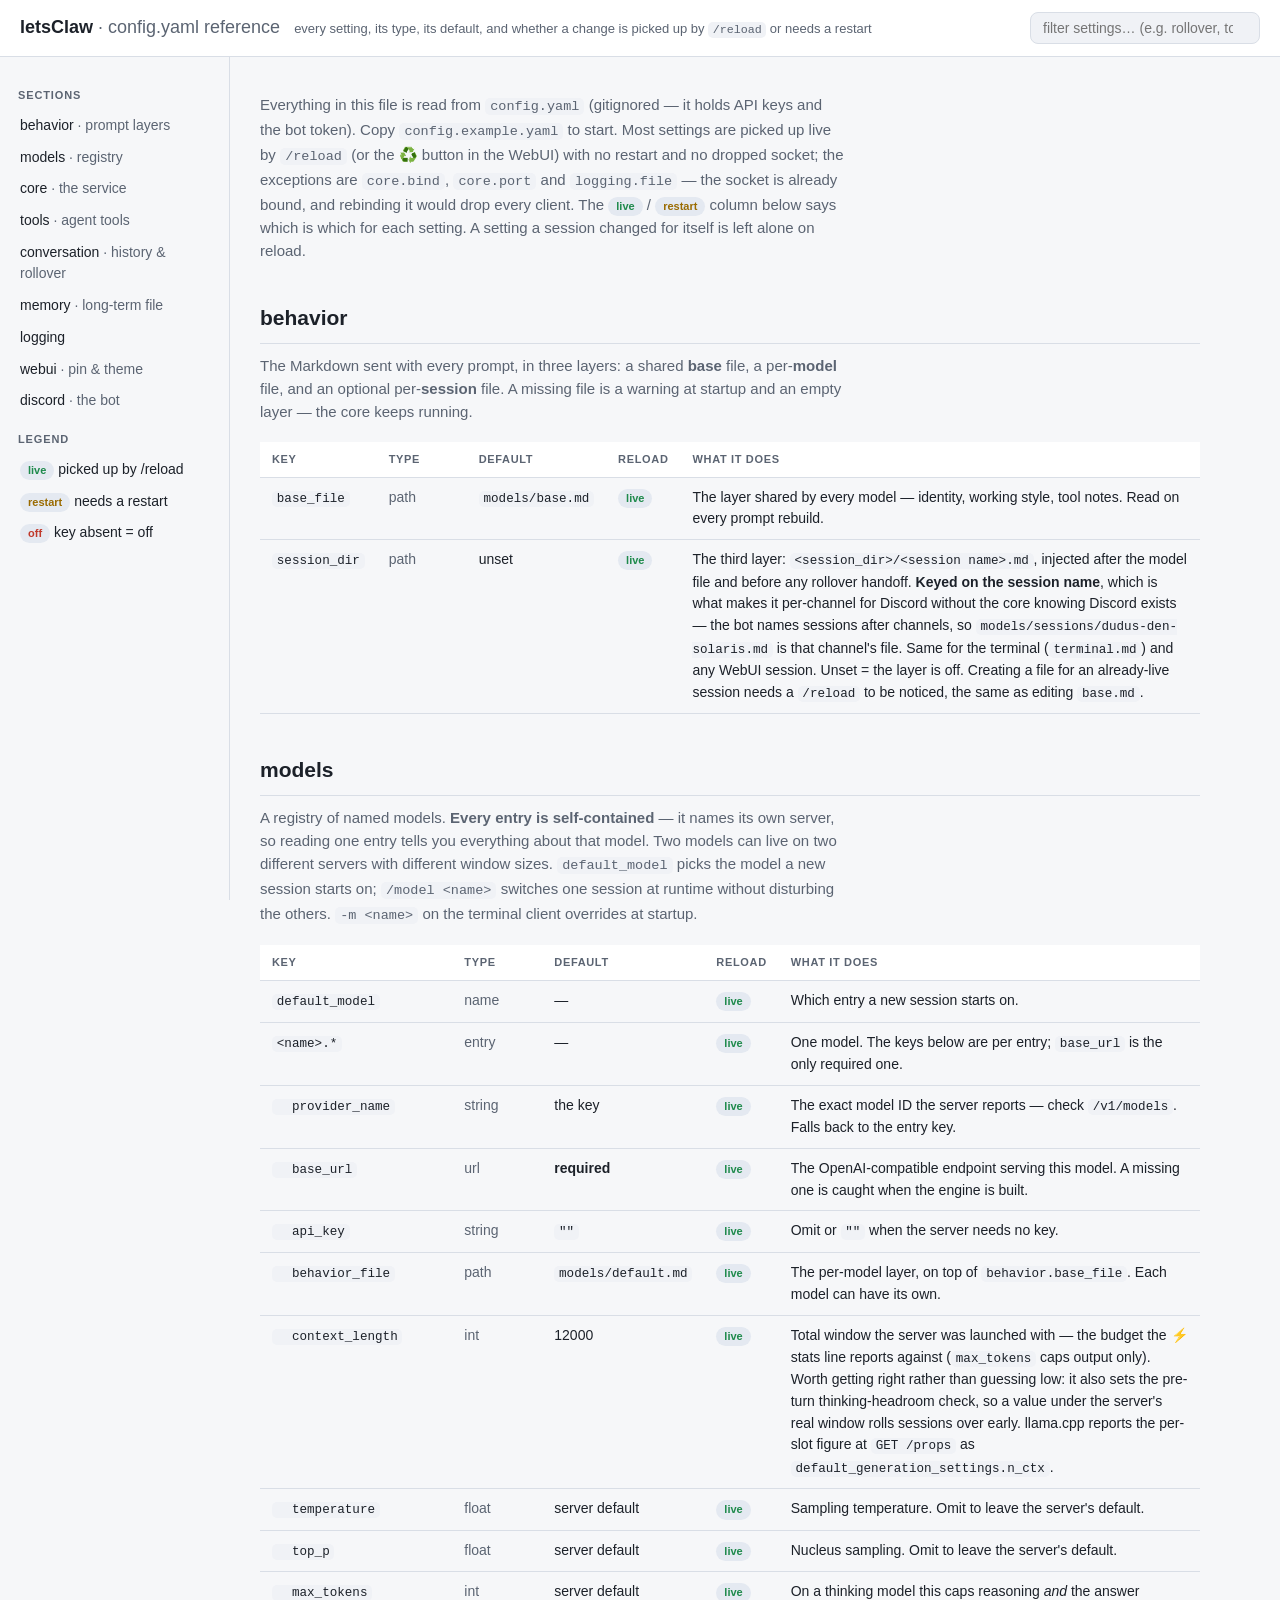
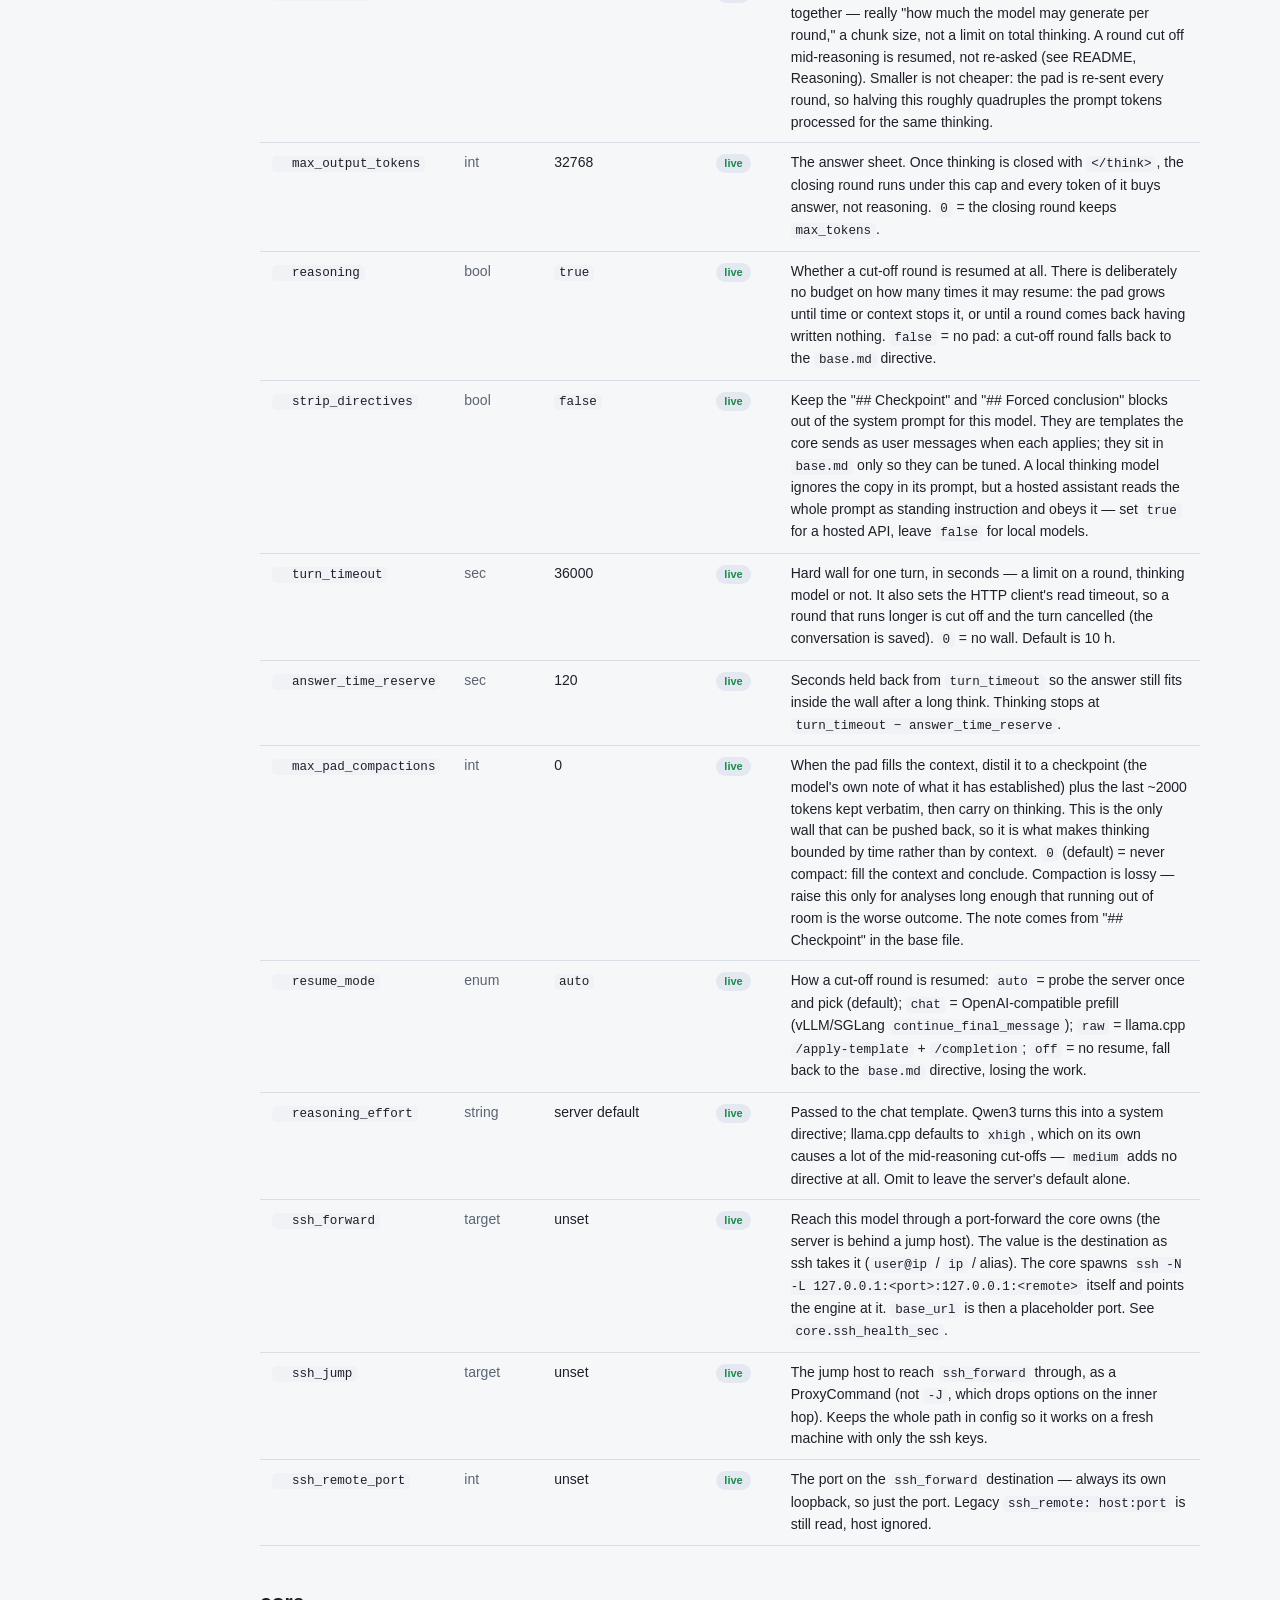
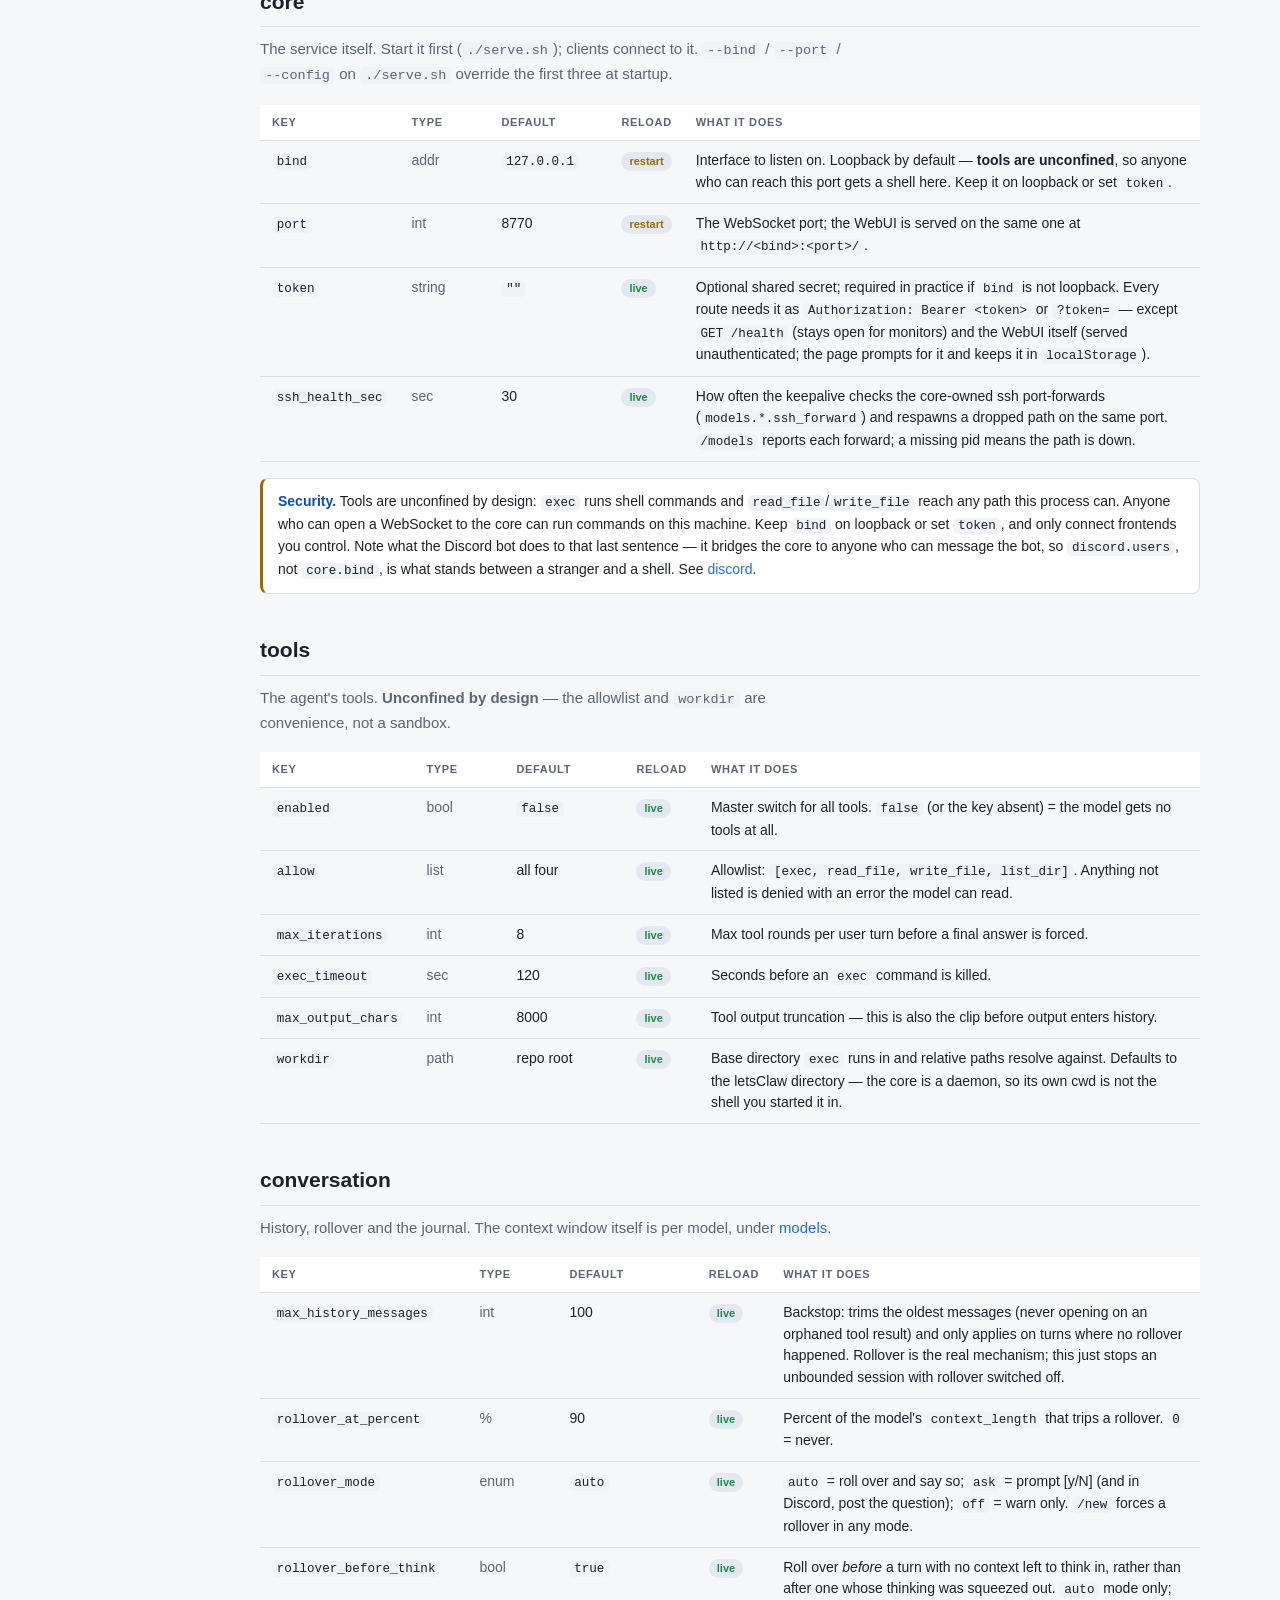
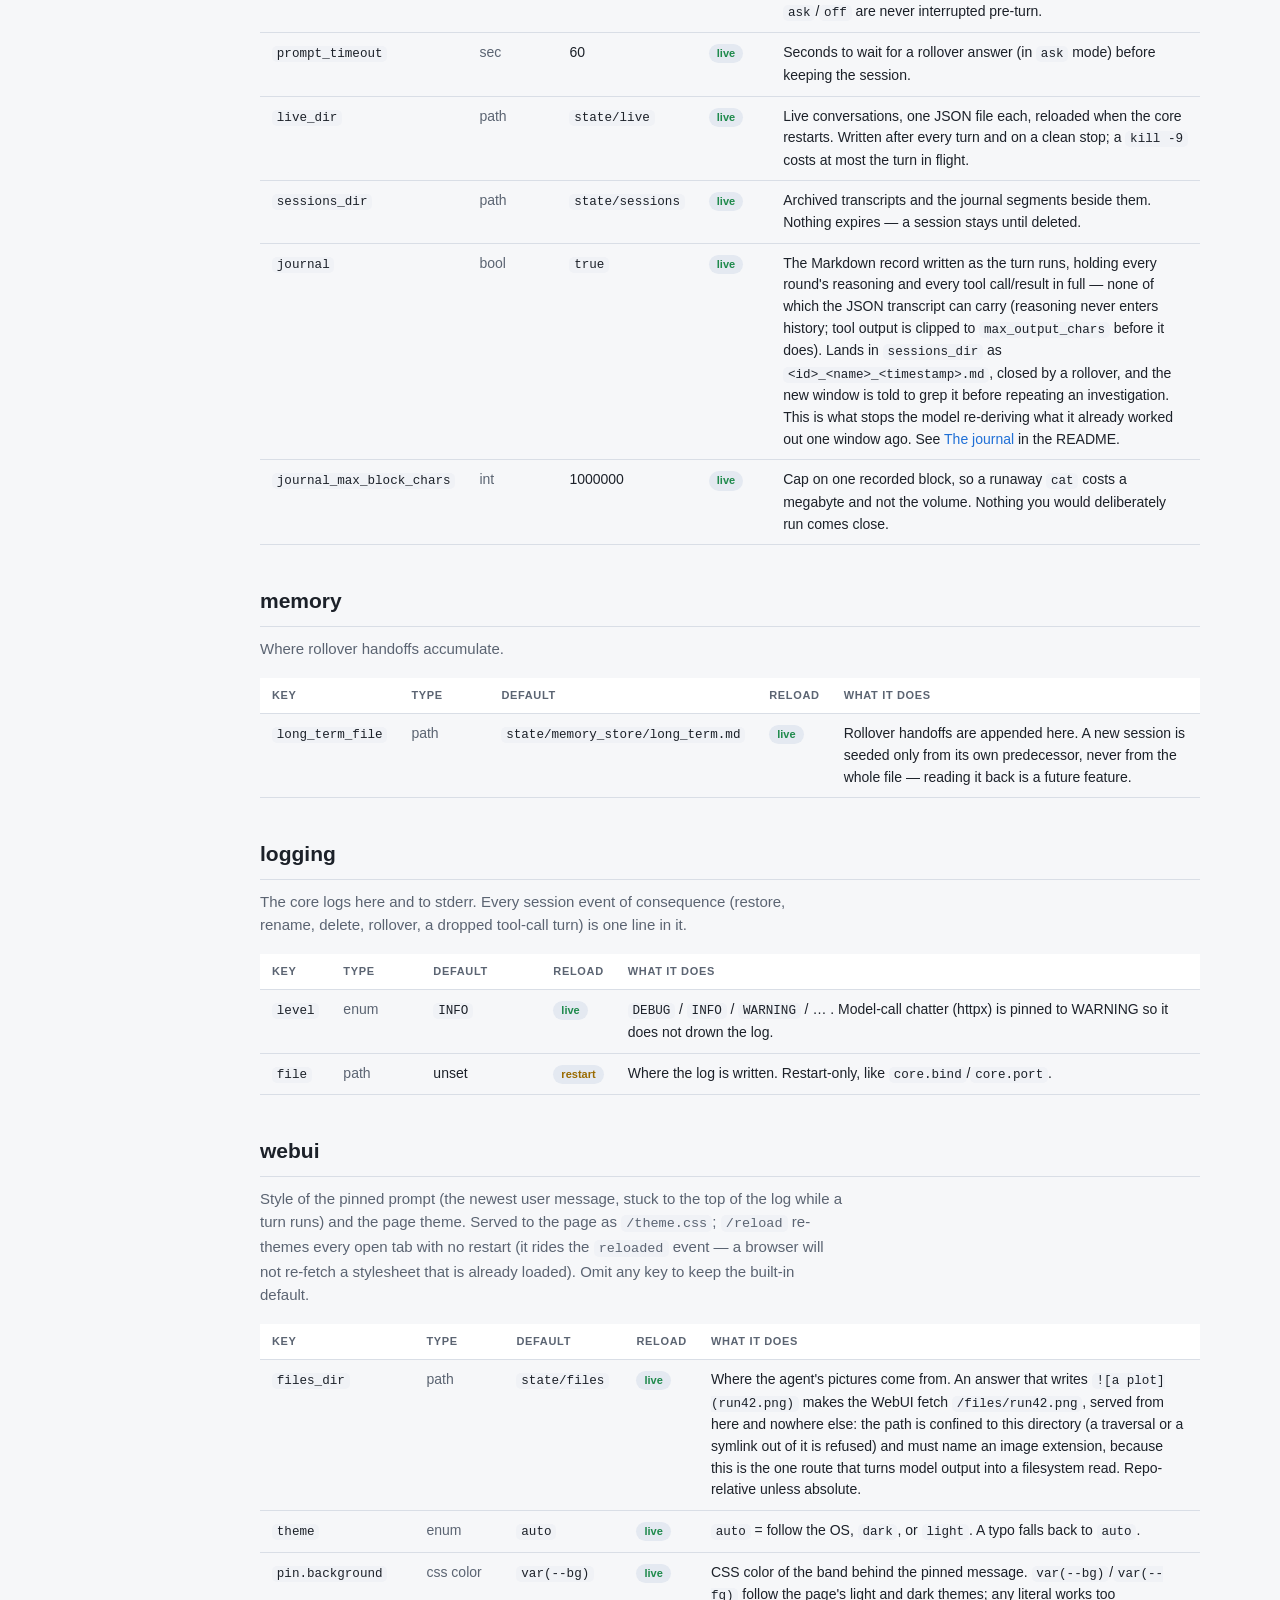
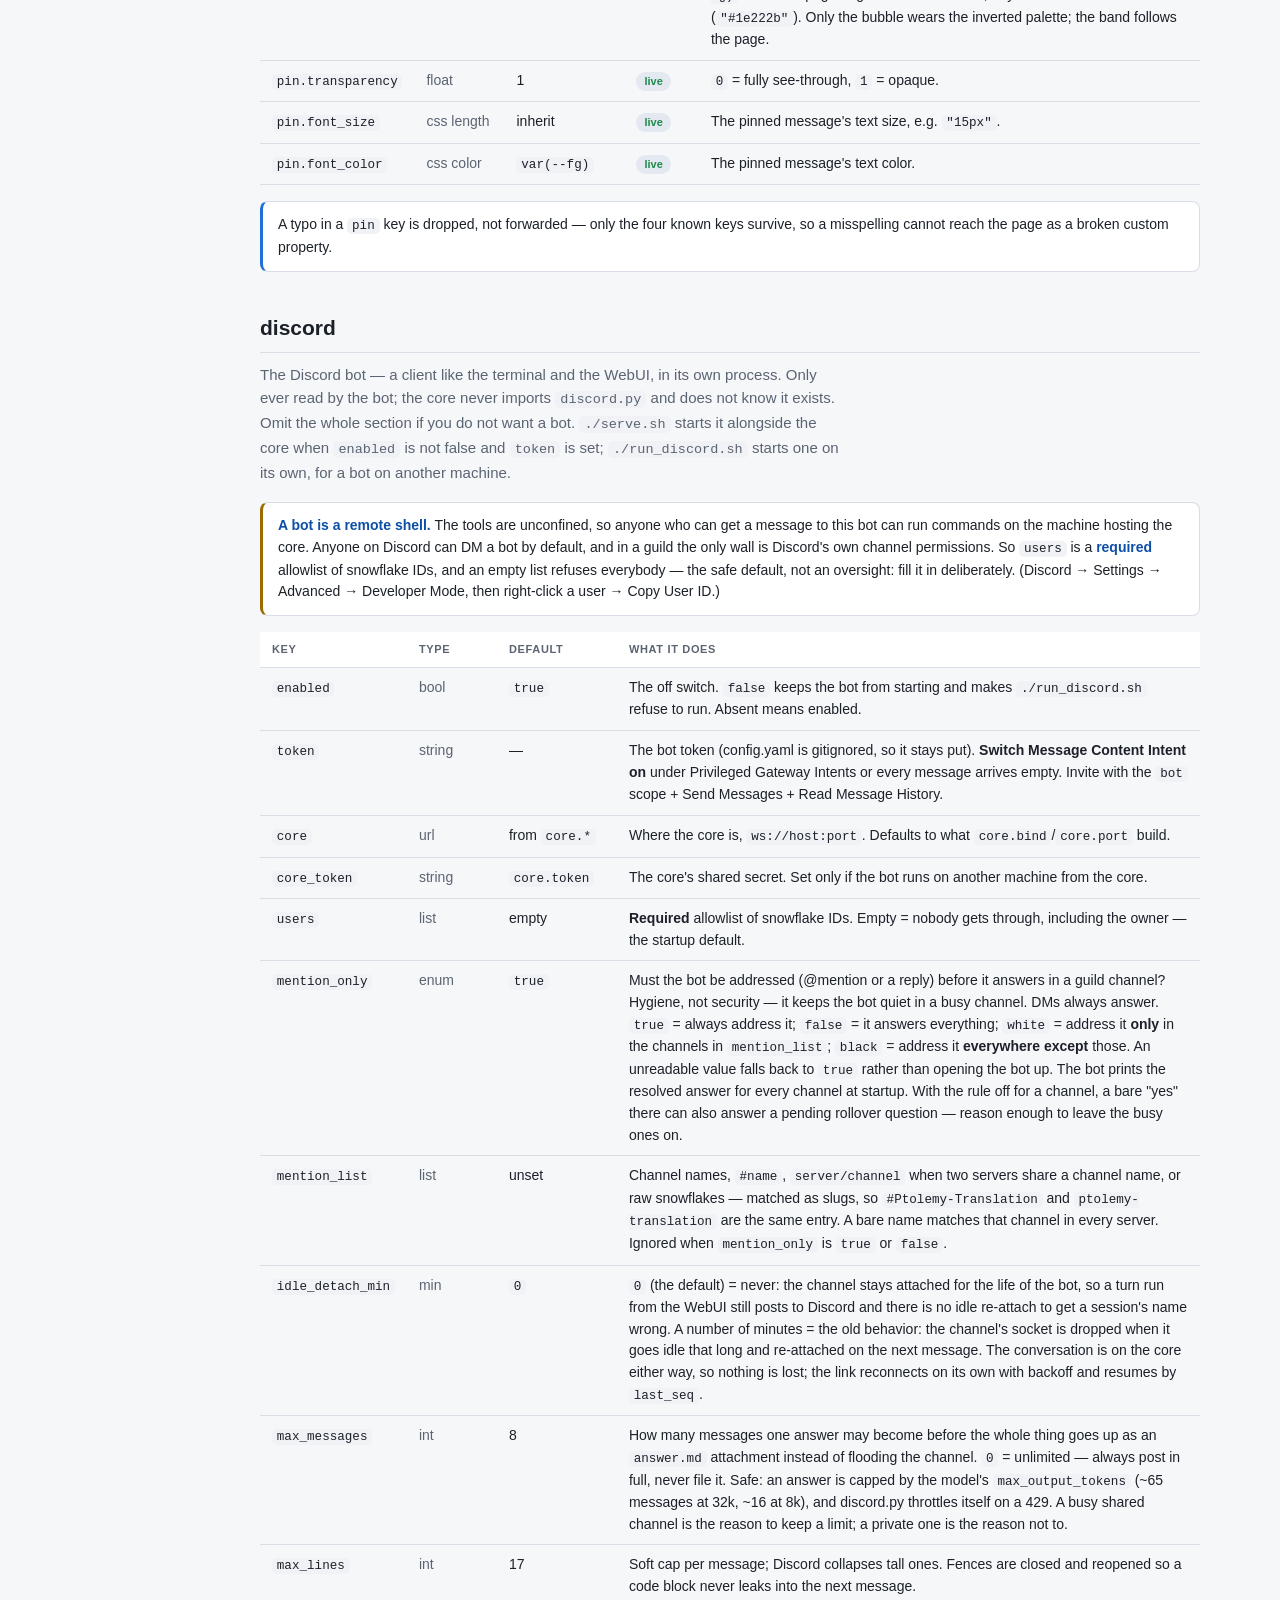
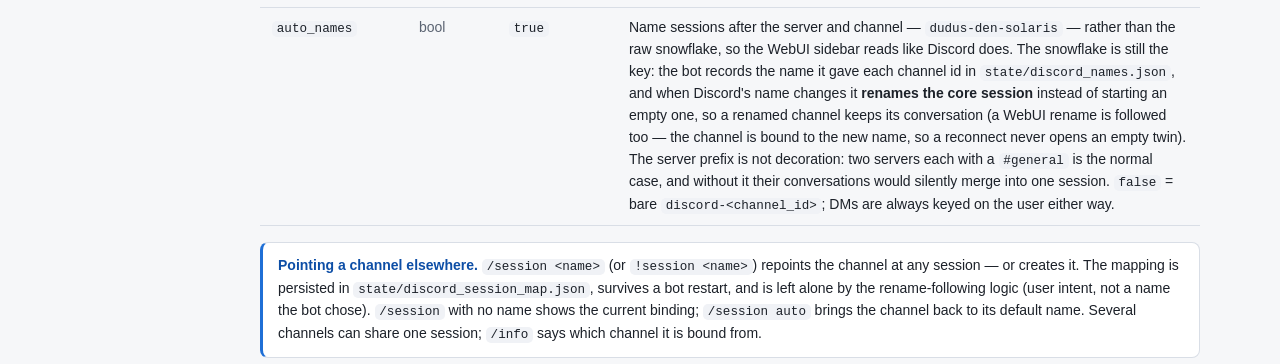
==== docs/config.html @ 30eeeb66 "docs: config.html reference, README service section, webcam+voice plan - docs/config.html: self-cont" ====
<!DOCTYPE html>
<html lang="en">
<head>
<meta charset="utf-8">
<meta name="viewport" content="width=device-width, initial-scale=1">
<title>letsClaw — config.yaml reference</title>
<style>
  :root{
    --bg:#14161c; --panel:#1b1f27; --panel2:#21262f; --fg:#e6e8ee; --muted:#9aa3b2;
    --line:#2c333f; --accent:#5aa9ff; --accent2:#8fd0ff; --code:#0e1015;
    --ok:#7fd6a0; --warn:#e6c07b; --bad:#e69090; --chip:#2a3140;
  }
  @media (prefers-color-scheme: light){
    :root{ --bg:#f6f7f9; --panel:#ffffff; --panel2:#eef1f5; --fg:#1c2129; --muted:#5b6472;
      --line:#d9dee6; --accent:#1f6fd6; --accent2:#0d4ea6; --code:#f0f2f6; --chip:#e4e9f1;
      --ok:#1f8a4c; --warn:#9a6b00; --bad:#c0392b; }
  }
  *{box-sizing:border-box}
  html{scroll-behavior:smooth}
  body{margin:0;background:var(--bg);color:var(--fg);
    font:15px/1.55 -apple-system,BlinkMacSystemFont,"Segoe UI",Roboto,Helvetica,Arial,sans-serif}
  a{color:var(--accent);text-decoration:none} a:hover{text-decoration:underline}
  code,pre{font-family:ui-monospace,SFMono-Regular,Menlo,Consolas,monospace}
  code{background:var(--code);padding:.08em .38em;border-radius:5px;font-size:.9em}
  pre{background:var(--code);border:1px solid var(--line);border-radius:8px;padding:12px 14px;overflow:auto;font-size:13px}
  pre code{background:none;padding:0}

  header{position:sticky;top:0;z-index:5;background:var(--panel);border-bottom:1px solid var(--line);
    padding:12px 20px;display:flex;align-items:baseline;gap:14px;flex-wrap:wrap}
  header h1{font-size:18px;margin:0;font-weight:650}
  header .sub{color:var(--muted);font-size:13px}
  header .spacer{flex:1}
  #filter{background:var(--code);border:1px solid var(--line);color:var(--fg);border-radius:8px;
    padding:7px 12px;font-size:14px;width:230px;max-width:60vw}

  .wrap{display:grid;grid-template-columns:230px 1fr;gap:0;align-items:start}
  nav{position:sticky;top:57px;align-self:start;height:calc(100vh - 57px);overflow:auto;
    border-right:1px solid var(--line);padding:16px 10px 40px}
  nav h2{font-size:11px;letter-spacing:.08em;text-transform:uppercase;color:var(--muted);margin:14px 8px 6px}
  nav a{display:block;padding:5px 10px;border-radius:7px;color:var(--fg);font-size:14px}
  nav a:hover{background:var(--panel2);text-decoration:none}
  nav a .k{color:var(--muted)}
  main{padding:26px 30px 80px;max-width:1000px}

  section{margin-bottom:40px;scroll-margin-top:70px}
  section>h2{font-size:21px;margin:0 0 4px;padding-bottom:8px;border-bottom:1px solid var(--line)}
  section>p.lead{color:var(--muted);margin:10px 0 18px;max-width:70ch}
  table{width:100%;border-collapse:collapse;font-size:14px}
  th,td{text-align:left;vertical-align:top;padding:9px 12px;border-bottom:1px solid var(--line)}
  th{font-size:11px;letter-spacing:.06em;text-transform:uppercase;color:var(--muted);font-weight:600;
    position:sticky;top:57px;background:var(--panel)}
  td.key code{white-space:nowrap}
  td.type{color:var(--muted);white-space:nowrap;width:90px}
  td.def{white-space:nowrap;width:120px}
  tr:hover td{background:var(--panel2)}
  .tag{display:inline-block;font-size:11px;font-weight:600;padding:1px 8px;border-radius:20px;
    background:var(--chip);color:var(--fg);white-space:nowrap}
  .tag.live{color:var(--ok)} .tag.restart{color:var(--warn)} .tag.off{color:var(--bad)}
  .note{background:var(--panel);border:1px solid var(--line);border-left:3px solid var(--accent);
    border-radius:8px;padding:12px 15px;margin:16px 0;font-size:14px}
  .note.warn{border-left-color:var(--warn)}
  .note b{color:var(--accent2)}
  .hidden{display:none!important}
  .count{color:var(--muted);font-size:13px}
  .ex{margin-top:4px}
  @media (max-width:760px){ .wrap{grid-template-columns:1fr} nav{display:none} main{padding:20px 16px 60px}
    th{position:static} }
</style>
</head>
<body>
<header>
  <h1>letsClaw <span style="color:var(--muted);font-weight:400">· config.yaml reference</span></h1>
  <span class="sub">every setting, its type, its default, and whether a change is picked up by <code>/reload</code> or needs a restart</span>
  <span class="spacer"></span>
  <input id="filter" type="search" placeholder="filter settings… (e.g. rollover, token)" autocomplete="off">
</header>
<div class="wrap">
<nav id="nav">
  <h2>Sections</h2>
  <a href="#behavior">behavior <span class="k">· prompt layers</span></a>
  <a href="#models">models <span class="k">· registry</span></a>
  <a href="#core">core <span class="k">· the service</span></a>
  <a href="#tools">tools <span class="k">· agent tools</span></a>
  <a href="#conversation">conversation <span class="k">· history &amp; rollover</span></a>
  <a href="#memory">memory <span class="k">· long-term file</span></a>
  <a href="#logging">logging</a>
  <a href="#webui">webui <span class="k">· pin &amp; theme</span></a>
  <a href="#discord">discord <span class="k">· the bot</span></a>
  <h2>Legend</h2>
  <a href="#reload"><span class="tag live">live</span> picked up by /reload</a>
  <a href="#reload"><span class="tag restart">restart</span> needs a restart</a>
  <a href="#reload"><span class="tag off">off</span> key absent = off</a>
</nav>
<main>

<section id="reload" style="margin-top:0">
  <p class="lead">Everything in this file is read from <code>config.yaml</code> (gitignored — it holds API keys and the bot token).
  Copy <code>config.example.yaml</code> to start. Most settings are picked up live by <code>/reload</code>
  (or the ♻️ button in the WebUI) with no restart and no dropped socket; the exceptions are
  <code>core.bind</code>, <code>core.port</code> and <code>logging.file</code> — the socket is already bound, and
  rebinding it would drop every client. The <span class="tag live">live</span> / <span class="tag restart">restart</span>
  column below says which is which for each setting. A setting a session changed for itself is left alone on reload.</p>
</section>

<section id="behavior">
  <h2>behavior</h2>
  <p class="lead">The Markdown sent with every prompt, in three layers: a shared <b>base</b> file, a per-<b>model</b>
  file, and an optional per-<b>session</b> file. A missing file is a warning at startup and an empty layer — the core keeps running.</p>
  <table>
    <thead><tr><th>key</th><th>type</th><th>default</th><th>reload</th><th>what it does</th></tr></thead>
    <tbody>
    <tr><td class="key"><code>base_file</code></td><td class="type">path</td><td class="def"><code>models/base.md</code></td>
      <td><span class="tag live">live</span></td>
      <td>The layer shared by every model — identity, working style, tool notes. Read on every prompt rebuild.</td></tr>
    <tr><td class="key"><code>session_dir</code></td><td class="type">path</td><td class="def">unset</td>
      <td><span class="tag live">live</span></td>
      <td>The third layer: <code>&lt;session_dir&gt;/&lt;session name&gt;.md</code>, injected after the model file and before any rollover handoff.
      <b>Keyed on the session name</b>, which is what makes it per-channel for Discord without the core knowing Discord exists — the bot
      names sessions after channels, so <code>models/sessions/dudus-den-solaris.md</code> is that channel's file. Same for the terminal
      (<code>terminal.md</code>) and any WebUI session. Unset = the layer is off. Creating a file for an already-live session needs a
      <code>/reload</code> to be noticed, the same as editing <code>base.md</code>.</td></tr>
    </tbody>
  </table>
</section>

<section id="models">
  <h2>models</h2>
  <p class="lead">A registry of named models. <b>Every entry is self-contained</b> — it names its own server, so reading one entry tells you
  everything about that model. Two models can live on two different servers with different window sizes. <code>default_model</code> picks the
  model a new session starts on; <code>/model &lt;name&gt;</code> switches one session at runtime without disturbing the others.
  <code>-m &lt;name&gt;</code> on the terminal client overrides at startup.</p>
  <table>
    <thead><tr><th>key</th><th>type</th><th>default</th><th>reload</th><th>what it does</th></tr></thead>
    <tbody>
    <tr><td class="key"><code>default_model</code></td><td class="type">name</td><td class="def">—</td>
      <td><span class="tag live">live</span></td><td>Which entry a new session starts on.</td></tr>
    <tr><td class="key"><code>&lt;name&gt;.*</code></td><td class="type">entry</td><td class="def">—</td>
      <td><span class="tag live">live</span></td><td>One model. The keys below are per entry; <code>base_url</code> is the only required one.</td></tr>
    <tr><td class="key"><code>&nbsp;&nbsp;provider_name</code></td><td class="type">string</td><td class="def">the key</td>
      <td><span class="tag live">live</span></td><td>The exact model ID the server reports — check <code>/v1/models</code>. Falls back to the entry key.</td></tr>
    <tr><td class="key"><code>&nbsp;&nbsp;base_url</code></td><td class="type">url</td><td class="def"><b>required</b></td>
      <td><span class="tag live">live</span></td><td>The OpenAI-compatible endpoint serving this model. A missing one is caught when the engine is built.</td></tr>
    <tr><td class="key"><code>&nbsp;&nbsp;api_key</code></td><td class="type">string</td><td class="def"><code>""</code></td>
      <td><span class="tag live">live</span></td><td>Omit or <code>""</code> when the server needs no key.</td></tr>
    <tr><td class="key"><code>&nbsp;&nbsp;behavior_file</code></td><td class="type">path</td><td class="def"><code>models/default.md</code></td>
      <td><span class="tag live">live</span></td><td>The per-model layer, on top of <code>behavior.base_file</code>. Each model can have its own.</td></tr>
    <tr><td class="key"><code>&nbsp;&nbsp;context_length</code></td><td class="type">int</td><td class="def">12000</td>
      <td><span class="tag live">live</span></td><td>Total window the server was launched with — the budget the ⚡ stats line reports against
      (<code>max_tokens</code> caps output only). Worth getting right rather than guessing low: it also sets the pre-turn thinking-headroom check,
      so a value under the server's real window rolls sessions over early. llama.cpp reports the per-slot figure at <code>GET /props</code> as
      <code>default_generation_settings.n_ctx</code>.</td></tr>
    <tr><td class="key"><code>&nbsp;&nbsp;temperature</code></td><td class="type">float</td><td class="def">server default</td>
      <td><span class="tag live">live</span></td><td>Sampling temperature. Omit to leave the server's default.</td></tr>
    <tr><td class="key"><code>&nbsp;&nbsp;top_p</code></td><td class="type">float</td><td class="def">server default</td>
      <td><span class="tag live">live</span></td><td>Nucleus sampling. Omit to leave the server's default.</td></tr>
    <tr><td class="key"><code>&nbsp;&nbsp;max_tokens</code></td><td class="type">int</td><td class="def">server default</td>
      <td><span class="tag live">live</span></td><td>On a thinking model this caps reasoning <i>and</i> the answer together — really "how much the model may
      generate per round," a chunk size, not a limit on total thinking. A round cut off mid-reasoning is resumed, not re-asked (see README, Reasoning).
      Smaller is not cheaper: the pad is re-sent every round, so halving this roughly quadruples the prompt tokens processed for the same thinking.</td></tr>
    <tr><td class="key"><code>&nbsp;&nbsp;max_output_tokens</code></td><td class="type">int</td><td class="def">32768</td>
      <td><span class="tag live">live</span></td><td>The answer sheet. Once thinking is closed with <code>&lt;/think&gt;</code>, the closing round runs under this cap and
      every token of it buys answer, not reasoning. <code>0</code> = the closing round keeps <code>max_tokens</code>.</td></tr>
    <tr><td class="key"><code>&nbsp;&nbsp;reasoning</code></td><td class="type">bool</td><td class="def"><code>true</code></td>
      <td><span class="tag live">live</span></td><td>Whether a cut-off round is resumed at all. There is deliberately no budget on how many times it may resume: the pad grows
      until time or context stops it, or until a round comes back having written nothing. <code>false</code> = no pad: a cut-off round falls back to the
      <code>base.md</code> directive.</td></tr>
    <tr><td class="key"><code>&nbsp;&nbsp;strip_directives</code></td><td class="type">bool</td><td class="def"><code>false</code></td>
      <td><span class="tag live">live</span></td><td>Keep the "## Checkpoint" and "## Forced conclusion" blocks out of the system prompt for this model. They are templates the
      core sends as user messages when each applies; they sit in <code>base.md</code> only so they can be tuned. A local thinking model ignores the copy in its prompt,
      but a hosted assistant reads the whole prompt as standing instruction and obeys it — set <code>true</code> for a hosted API, leave <code>false</code> for local models.</td></tr>
    <tr><td class="key"><code>&nbsp;&nbsp;turn_timeout</code></td><td class="type">sec</td><td class="def">36000</td>
      <td><span class="tag live">live</span></td><td>Hard wall for one turn, in seconds — a limit on a round, thinking model or not. It also sets the HTTP client's read timeout, so a
      round that runs longer is cut off and the turn cancelled (the conversation is saved). <code>0</code> = no wall. Default is 10 h.</td></tr>
    <tr><td class="key"><code>&nbsp;&nbsp;answer_time_reserve</code></td><td class="type">sec</td><td class="def">120</td>
      <td><span class="tag live">live</span></td><td>Seconds held back from <code>turn_timeout</code> so the answer still fits inside the wall after a long think. Thinking stops at
      <code>turn_timeout − answer_time_reserve</code>.</td></tr>
    <tr><td class="key"><code>&nbsp;&nbsp;max_pad_compactions</code></td><td class="type">int</td><td class="def">0</td>
      <td><span class="tag live">live</span></td><td>When the pad fills the context, distil it to a checkpoint (the model's own note of what it has established) plus the last ~2000 tokens
      kept verbatim, then carry on thinking. This is the only wall that can be pushed back, so it is what makes thinking bounded by time rather than by context.
      <code>0</code> (default) = never compact: fill the context and conclude. Compaction is lossy — raise this only for analyses long enough that running out of room
      is the worse outcome. The note comes from "## Checkpoint" in the base file.</td></tr>
    <tr><td class="key"><code>&nbsp;&nbsp;resume_mode</code></td><td class="type">enum</td><td class="def"><code>auto</code></td>
      <td><span class="tag live">live</span></td><td>How a cut-off round is resumed: <code>auto</code> = probe the server once and pick (default); <code>chat</code> = OpenAI-compatible prefill
      (vLLM/SGLang <code>continue_final_message</code>); <code>raw</code> = llama.cpp <code>/apply-template</code> + <code>/completion</code>; <code>off</code> = no resume, fall back to the
      <code>base.md</code> directive, losing the work.</td></tr>
    <tr><td class="key"><code>&nbsp;&nbsp;reasoning_effort</code></td><td class="type">string</td><td class="def">server default</td>
      <td><span class="tag live">live</span></td><td>Passed to the chat template. Qwen3 turns this into a system directive; llama.cpp defaults to <code>xhigh</code>, which on its own causes a lot
      of the mid-reasoning cut-offs — <code>medium</code> adds no directive at all. Omit to leave the server's default alone.</td></tr>
    <tr><td class="key"><code>&nbsp;&nbsp;ssh_forward</code></td><td class="type">target</td><td class="def">unset</td>
      <td><span class="tag live">live</span></td><td>Reach this model through a port-forward the core owns (the server is behind a jump host). The value is the destination as ssh takes it
      (<code>user@ip</code> / <code>ip</code> / alias). The core spawns <code>ssh -N -L 127.0.0.1:&lt;port&gt;:127.0.0.1:&lt;remote&gt;</code> itself and points the engine at it.
      <code>base_url</code> is then a placeholder port. See <code>core.ssh_health_sec</code>.</td></tr>
    <tr><td class="key"><code>&nbsp;&nbsp;ssh_jump</code></td><td class="type">target</td><td class="def">unset</td>
      <td><span class="tag live">live</span></td><td>The jump host to reach <code>ssh_forward</code> through, as a ProxyCommand (not <code>-J</code>, which drops options on the inner hop).
      Keeps the whole path in config so it works on a fresh machine with only the ssh keys.</td></tr>
    <tr><td class="key"><code>&nbsp;&nbsp;ssh_remote_port</code></td><td class="type">int</td><td class="def">unset</td>
      <td><span class="tag live">live</span></td><td>The port on the <code>ssh_forward</code> destination — always its own loopback, so just the port. Legacy <code>ssh_remote: host:port</code>
      is still read, host ignored.</td></tr>
    </tbody>
  </table>
</section>

<section id="core">
  <h2>core</h2>
  <p class="lead">The service itself. Start it first (<code>./serve.sh</code>); clients connect to it. <code>--bind</code> / <code>--port</code> /
  <code>--config</code> on <code>./serve.sh</code> override the first three at startup.</p>
  <table>
    <thead><tr><th>key</th><th>type</th><th>default</th><th>reload</th><th>what it does</th></tr></thead>
    <tbody>
    <tr><td class="key"><code>bind</code></td><td class="type">addr</td><td class="def"><code>127.0.0.1</code></td>
      <td><span class="tag restart">restart</span></td><td>Interface to listen on. Loopback by default — <b>tools are unconfined</b>, so anyone who can reach this port gets a shell
      here. Keep it on loopback or set <code>token</code>.</td></tr>
    <tr><td class="key"><code>port</code></td><td class="type">int</td><td class="def">8770</td>
      <td><span class="tag restart">restart</span></td><td>The WebSocket port; the WebUI is served on the same one at <code>http://&lt;bind&gt;:&lt;port&gt;/</code>.</td></tr>
    <tr><td class="key"><code>token</code></td><td class="type">string</td><td class="def"><code>""</code></td>
      <td><span class="tag live">live</span></td><td>Optional shared secret; required in practice if <code>bind</code> is not loopback. Every route needs it as
      <code>Authorization: Bearer &lt;token&gt;</code> or <code>?token=</code> — except <code>GET /health</code> (stays open for monitors) and the WebUI itself
      (served unauthenticated; the page prompts for it and keeps it in <code>localStorage</code>).</td></tr>
    <tr><td class="key"><code>ssh_health_sec</code></td><td class="type">sec</td><td class="def">30</td>
      <td><span class="tag live">live</span></td><td>How often the keepalive checks the core-owned ssh port-forwards (<code>models.*.ssh_forward</code>) and respawns a
      dropped path on the same port. <code>/models</code> reports each forward; a missing pid means the path is down.</td></tr>
    </tbody>
  </table>
  <div class="note warn"><b>Security.</b> Tools are unconfined by design: <code>exec</code> runs shell commands and <code>read_file</code>/<code>write_file</code> reach any path
  this process can. Anyone who can open a WebSocket to the core can run commands on this machine. Keep <code>bind</code> on loopback or set <code>token</code>, and only
  connect frontends you control. Note what the Discord bot does to that last sentence — it bridges the core to anyone who can message the bot, so
  <code>discord.users</code>, not <code>core.bind</code>, is what stands between a stranger and a shell. See <a href="#discord">discord</a>.</div>
</section>

<section id="tools">
  <h2>tools</h2>
  <p class="lead">The agent's tools. <b>Unconfined by design</b> — the allowlist and <code>workdir</code> are convenience, not a sandbox.</p>
  <table>
    <thead><tr><th>key</th><th>type</th><th>default</th><th>reload</th><th>what it does</th></tr></thead>
    <tbody>
    <tr><td class="key"><code>enabled</code></td><td class="type">bool</td><td class="def"><code>false</code></td>
      <td><span class="tag live">live</span></td><td>Master switch for all tools. <code>false</code> (or the key absent) = the model gets no tools at all.</td></tr>
    <tr><td class="key"><code>allow</code></td><td class="type">list</td><td class="def">all four</td>
      <td><span class="tag live">live</span></td><td>Allowlist: <code>[exec, read_file, write_file, list_dir]</code>. Anything not listed is denied with an error the model can read.</td></tr>
    <tr><td class="key"><code>max_iterations</code></td><td class="type">int</td><td class="def">8</td>
      <td><span class="tag live">live</span></td><td>Max tool rounds per user turn before a final answer is forced.</td></tr>
    <tr><td class="key"><code>exec_timeout</code></td><td class="type">sec</td><td class="def">120</td>
      <td><span class="tag live">live</span></td><td>Seconds before an <code>exec</code> command is killed.</td></tr>
    <tr><td class="key"><code>max_output_chars</code></td><td class="type">int</td><td class="def">8000</td>
      <td><span class="tag live">live</span></td><td>Tool output truncation — this is also the clip before output enters history.</td></tr>
    <tr><td class="key"><code>workdir</code></td><td class="type">path</td><td class="def">repo root</td>
      <td><span class="tag live">live</span></td><td>Base directory <code>exec</code> runs in and relative paths resolve against. Defaults to the letsClaw directory — the core is a
      daemon, so its own cwd is not the shell you started it in.</td></tr>
    </tbody>
  </table>
</section>

<section id="conversation">
  <h2>conversation</h2>
  <p class="lead">History, rollover and the journal. The context window itself is per model, under <a href="#models">models</a>.</p>
  <table>
    <thead><tr><th>key</th><th>type</th><th>default</th><th>reload</th><th>what it does</th></tr></thead>
    <tbody>
    <tr><td class="key"><code>max_history_messages</code></td><td class="type">int</td><td class="def">100</td>
      <td><span class="tag live">live</span></td><td>Backstop: trims the oldest messages (never opening on an orphaned tool result) and only applies on turns where no rollover
      happened. Rollover is the real mechanism; this just stops an unbounded session with rollover switched off.</td></tr>
    <tr><td class="key"><code>rollover_at_percent</code></td><td class="type">%</td><td class="def">90</td>
      <td><span class="tag live">live</span></td><td>Percent of the model's <code>context_length</code> that trips a rollover. <code>0</code> = never.</td></tr>
    <tr><td class="key"><code>rollover_mode</code></td><td class="type">enum</td><td class="def"><code>auto</code></td>
      <td><span class="tag live">live</span></td><td><code>auto</code> = roll over and say so; <code>ask</code> = prompt [y/N] (and in Discord, post the question); <code>off</code> = warn only.
      <code>/new</code> forces a rollover in any mode.</td></tr>
    <tr><td class="key"><code>rollover_before_think</code></td><td class="type">bool</td><td class="def"><code>true</code></td>
      <td><span class="tag live">live</span></td><td>Roll over <i>before</i> a turn with no context left to think in, rather than after one whose thinking was squeezed out.
      <code>auto</code> mode only; <code>ask</code>/<code>off</code> are never interrupted pre-turn.</td></tr>
    <tr><td class="key"><code>prompt_timeout</code></td><td class="type">sec</td><td class="def">60</td>
      <td><span class="tag live">live</span></td><td>Seconds to wait for a rollover answer (in <code>ask</code> mode) before keeping the session.</td></tr>
    <tr><td class="key"><code>live_dir</code></td><td class="type">path</td><td class="def"><code>state/live</code></td>
      <td><span class="tag live">live</span></td><td>Live conversations, one JSON file each, reloaded when the core restarts. Written after every turn and on a clean stop; a
      <code>kill -9</code> costs at most the turn in flight.</td></tr>
    <tr><td class="key"><code>sessions_dir</code></td><td class="type">path</td><td class="def"><code>state/sessions</code></td>
      <td><span class="tag live">live</span></td><td>Archived transcripts and the journal segments beside them. Nothing expires — a session stays until deleted.</td></tr>
    <tr><td class="key"><code>journal</code></td><td class="type">bool</td><td class="def"><code>true</code></td>
      <td><span class="tag live">live</span></td><td>The Markdown record written as the turn runs, holding every round's reasoning and every tool call/result in full — none of which
      the JSON transcript can carry (reasoning never enters history; tool output is clipped to <code>max_output_chars</code> before it does). Lands in <code>sessions_dir</code> as
      <code>&lt;id&gt;_&lt;name&gt;_&lt;timestamp&gt;.md</code>, closed by a rollover, and the new window is told to grep it before repeating an investigation. This is what stops the model
      re-deriving what it already worked out one window ago. See <a href="../README.md#the-journal">The journal</a> in the README.</td></tr>
    <tr><td class="key"><code>journal_max_block_chars</code></td><td class="type">int</td><td class="def">1000000</td>
      <td><span class="tag live">live</span></td><td>Cap on one recorded block, so a runaway <code>cat</code> costs a megabyte and not the volume. Nothing you would deliberately run comes close.</td></tr>
    </tbody>
  </table>
</section>

<section id="memory">
  <h2>memory</h2>
  <p class="lead">Where rollover handoffs accumulate.</p>
  <table>
    <thead><tr><th>key</th><th>type</th><th>default</th><th>reload</th><th>what it does</th></tr></thead>
    <tbody>
    <tr><td class="key"><code>long_term_file</code></td><td class="type">path</td><td class="def"><code>state/memory_store/long_term.md</code></td>
      <td><span class="tag live">live</span></td><td>Rollover handoffs are appended here. A new session is seeded only from its own predecessor, never from the whole file — reading it
      back is a future feature.</td></tr>
    </tbody>
  </table>
</section>

<section id="logging">
  <h2>logging</h2>
  <p class="lead">The core logs here and to stderr. Every session event of consequence (restore, rename, delete, rollover, a dropped tool-call turn) is one line in it.</p>
  <table>
    <thead><tr><th>key</th><th>type</th><th>default</th><th>reload</th><th>what it does</th></tr></thead>
    <tbody>
    <tr><td class="key"><code>level</code></td><td class="type">enum</td><td class="def"><code>INFO</code></td>
      <td><span class="tag live">live</span></td><td><code>DEBUG</code> / <code>INFO</code> / <code>WARNING</code> / … . Model-call chatter (httpx) is pinned to WARNING so it does not drown the log.</td></tr>
    <tr><td class="key"><code>file</code></td><td class="type">path</td><td class="def">unset</td>
      <td><span class="tag restart">restart</span></td><td>Where the log is written. Restart-only, like <code>core.bind</code>/<code>core.port</code>.</td></tr>
    </tbody>
  </table>
</section>

<section id="webui">
  <h2>webui</h2>
  <p class="lead">Style of the pinned prompt (the newest user message, stuck to the top of the log while a turn runs) and the page theme. Served to the page as
  <code>/theme.css</code>; <code>/reload</code> re-themes every open tab with no restart (it rides the <code>reloaded</code> event — a browser will not re-fetch a stylesheet that is
  already loaded). Omit any key to keep the built-in default.</p>
  <table>
    <thead><tr><th>key</th><th>type</th><th>default</th><th>reload</th><th>what it does</th></tr></thead>
    <tbody>
    <tr><td class="key"><code>files_dir</code></td><td class="type">path</td><td class="def"><code>state/files</code></td>
      <td><span class="tag live">live</span></td><td>Where the agent's pictures come from. An answer that writes <code>![a plot](run42.png)</code> makes the WebUI fetch
      <code>/files/run42.png</code>, served from here and nowhere else: the path is confined to this directory (a traversal or a symlink out of it is refused) and must name an
      image extension, because this is the one route that turns model output into a filesystem read. Repo-relative unless absolute.</td></tr>
    <tr><td class="key"><code>theme</code></td><td class="type">enum</td><td class="def"><code>auto</code></td>
      <td><span class="tag live">live</span></td><td><code>auto</code> = follow the OS, <code>dark</code>, or <code>light</code>. A typo falls back to <code>auto</code>.</td></tr>
    <tr><td class="key"><code>pin.background</code></td><td class="type">css color</td><td class="def"><code>var(--bg)</code></td>
      <td><span class="tag live">live</span></td><td>CSS color of the band behind the pinned message. <code>var(--bg)</code>/<code>var(--fg)</code> follow the page's light and dark themes;
      any literal works too (<code>"#1e222b"</code>). Only the bubble wears the inverted palette; the band follows the page.</td></tr>
    <tr><td class="key"><code>pin.transparency</code></td><td class="type">float</td><td class="def">1</td>
      <td><span class="tag live">live</span></td><td><code>0</code> = fully see-through, <code>1</code> = opaque.</td></tr>
    <tr><td class="key"><code>pin.font_size</code></td><td class="type">css length</td><td class="def">inherit</td>
      <td><span class="tag live">live</span></td><td>The pinned message's text size, e.g. <code>"15px"</code>.</td></tr>
    <tr><td class="key"><code>pin.font_color</code></td><td class="type">css color</td><td class="def"><code>var(--fg)</code></td>
      <td><span class="tag live">live</span></td><td>The pinned message's text color.</td></tr>
    </tbody>
  </table>
  <div class="note">A typo in a <code>pin</code> key is dropped, not forwarded — only the four known keys survive, so a misspelling cannot reach the page as a broken custom property.</div>
</section>

<section id="discord">
  <h2>discord</h2>
  <p class="lead">The Discord bot — a client like the terminal and the WebUI, in its own process. Only ever read by the bot; the core never imports
  <code>discord.py</code> and does not know it exists. Omit the whole section if you do not want a bot. <code>./serve.sh</code> starts it alongside the core when
  <code>enabled</code> is not false and <code>token</code> is set; <code>./run_discord.sh</code> starts one on its own, for a bot on another machine.</p>
  <div class="note warn"><b>A bot is a remote shell.</b> The tools are unconfined, so anyone who can get a message to this bot can run commands on the machine hosting the
  core. Anyone on Discord can DM a bot by default, and in a guild the only wall is Discord's own channel permissions. So <code>users</code> is a <b>required</b> allowlist of
  snowflake IDs, and an empty list refuses everybody — the safe default, not an oversight: fill it in deliberately. (Discord → Settings → Advanced → Developer Mode, then
  right-click a user → Copy User ID.)</div>
  <table>
    <thead><tr><th>key</th><th>type</th><th>default</th><th>what it does</th></tr></thead>
    <tbody>
    <tr><td class="key"><code>enabled</code></td><td class="type">bool</td><td class="def"><code>true</code></td>
      <td>The off switch. <code>false</code> keeps the bot from starting and makes <code>./run_discord.sh</code> refuse to run. Absent means enabled.</td></tr>
    <tr><td class="key"><code>token</code></td><td class="type">string</td><td class="def">—</td>
      <td>The bot token (config.yaml is gitignored, so it stays put). <b>Switch Message Content Intent on</b> under Privileged Gateway Intents or every message arrives empty.
      Invite with the <code>bot</code> scope + Send Messages + Read Message History.</td></tr>
    <tr><td class="key"><code>core</code></td><td class="type">url</td><td class="def">from <code>core.*</code></td>
      <td>Where the core is, <code>ws://host:port</code>. Defaults to what <code>core.bind</code>/<code>core.port</code> build.</td></tr>
    <tr><td class="key"><code>core_token</code></td><td class="type">string</td><td class="def"><code>core.token</code></td>
      <td>The core's shared secret. Set only if the bot runs on another machine from the core.</td></tr>
    <tr><td class="key"><code>users</code></td><td class="type">list</td><td class="def">empty</td>
      <td><b>Required</b> allowlist of snowflake IDs. Empty = nobody gets through, including the owner — the startup default.</td></tr>
    <tr><td class="key"><code>mention_only</code></td><td class="type">enum</td><td class="def"><code>true</code></td>
      <td>Must the bot be addressed (@mention or a reply) before it answers in a guild channel? Hygiene, not security — it keeps the bot quiet in a busy channel. DMs always
      answer. <code>true</code> = always address it; <code>false</code> = it answers everything; <code>white</code> = address it <b>only</b> in the channels in <code>mention_list</code>;
      <code>black</code> = address it <b>everywhere except</b> those. An unreadable value falls back to <code>true</code> rather than opening the bot up. The bot prints the resolved
      answer for every channel at startup. With the rule off for a channel, a bare "yes" there can also answer a pending rollover question — reason enough to leave the busy ones on.</td></tr>
    <tr><td class="key"><code>mention_list</code></td><td class="type">list</td><td class="def">unset</td>
      <td>Channel names, <code>#name</code>, <code>server/channel</code> when two servers share a channel name, or raw snowflakes — matched as slugs, so <code>#Ptolemy-Translation</code>
      and <code>ptolemy-translation</code> are the same entry. A bare name matches that channel in every server. Ignored when <code>mention_only</code> is <code>true</code> or <code>false</code>.</td></tr>
    <tr><td class="key"><code>idle_detach_min</code></td><td class="type">min</td><td class="def"><code>0</code></td>
      <td><code>0</code> (the default) = never: the channel stays attached for the life of the bot, so a turn run from the WebUI still posts to Discord and there is no idle
      re-attach to get a session's name wrong. A number of minutes = the old behavior: the channel's socket is dropped when it goes idle that long and re-attached on the
      next message. The conversation is on the core either way, so nothing is lost; the link reconnects on its own with backoff and resumes by <code>last_seq</code>.</td></tr>
    <tr><td class="key"><code>max_messages</code></td><td class="type">int</td><td class="def">8</td>
      <td>How many messages one answer may become before the whole thing goes up as an <code>answer.md</code> attachment instead of flooding the channel. <code>0</code> = unlimited —
      always post in full, never file it. Safe: an answer is capped by the model's <code>max_output_tokens</code> (~65 messages at 32k, ~16 at 8k), and discord.py throttles itself
      on a 429. A busy shared channel is the reason to keep a limit; a private one is the reason not to.</td></tr>
    <tr><td class="key"><code>max_lines</code></td><td class="type">int</td><td class="def">17</td>
      <td>Soft cap per message; Discord collapses tall ones. Fences are closed and reopened so a code block never leaks into the next message.</td></tr>
    <tr><td class="key"><code>auto_names</code></td><td class="type">bool</td><td class="def"><code>true</code></td>
      <td>Name sessions after the server and channel — <code>dudus-den-solaris</code> — rather than the raw snowflake, so the WebUI sidebar reads like Discord does. The snowflake
      is still the key: the bot records the name it gave each channel id in <code>state/discord_names.json</code>, and when Discord's name changes it <b>renames the core
      session</b> instead of starting an empty one, so a renamed channel keeps its conversation (a WebUI rename is followed too — the channel is bound to the new name, so a
      reconnect never opens an empty twin). The server prefix is not decoration: two servers each with a <code>#general</code> is the normal case, and without it their
      conversations would silently merge into one session. <code>false</code> = bare <code>discord-&lt;channel_id&gt;</code>; DMs are always keyed on the user either way.</td></tr>
    </tbody>
  </table>
  <div class="note"><b>Pointing a channel elsewhere.</b> <code>/session &lt;name&gt;</code> (or <code>!session &lt;name&gt;</code>) repoints the channel at any session — or creates it.
  The mapping is persisted in <code>state/discord_session_map.json</code>, survives a bot restart, and is left alone by the rename-following logic (user intent, not a name the bot
  chose). <code>/session</code> with no name shows the current binding; <code>/session auto</code> brings the channel back to its default name. Several channels can share one
  session; <code>/info</code> says which channel it is bound from.</div>
</section>

</main>
</div>
<script>
// Filter the tables: a row shows when any cell matches the query.
const q = document.getElementById('filter');
const rows = [...document.querySelectorAll('tbody tr')];
q.addEventListener('input', () => {
  const t = q.value.trim().toLowerCase();
  let shown = 0;
  for (const r of rows) {
    const hit = !t || r.textContent.toLowerCase().includes(t);
    r.classList.toggle('hidden', !hit);
    if (hit) shown++;
  }
  for (const sec of document.querySelectorAll('section')) {
    const vis = [...sec.querySelectorAll('tbody tr')].some(r => !r.classList.contains('hidden'));
    sec.classList.toggle('hidden', t && !vis);
  }
});
</script>
</body>
</html>
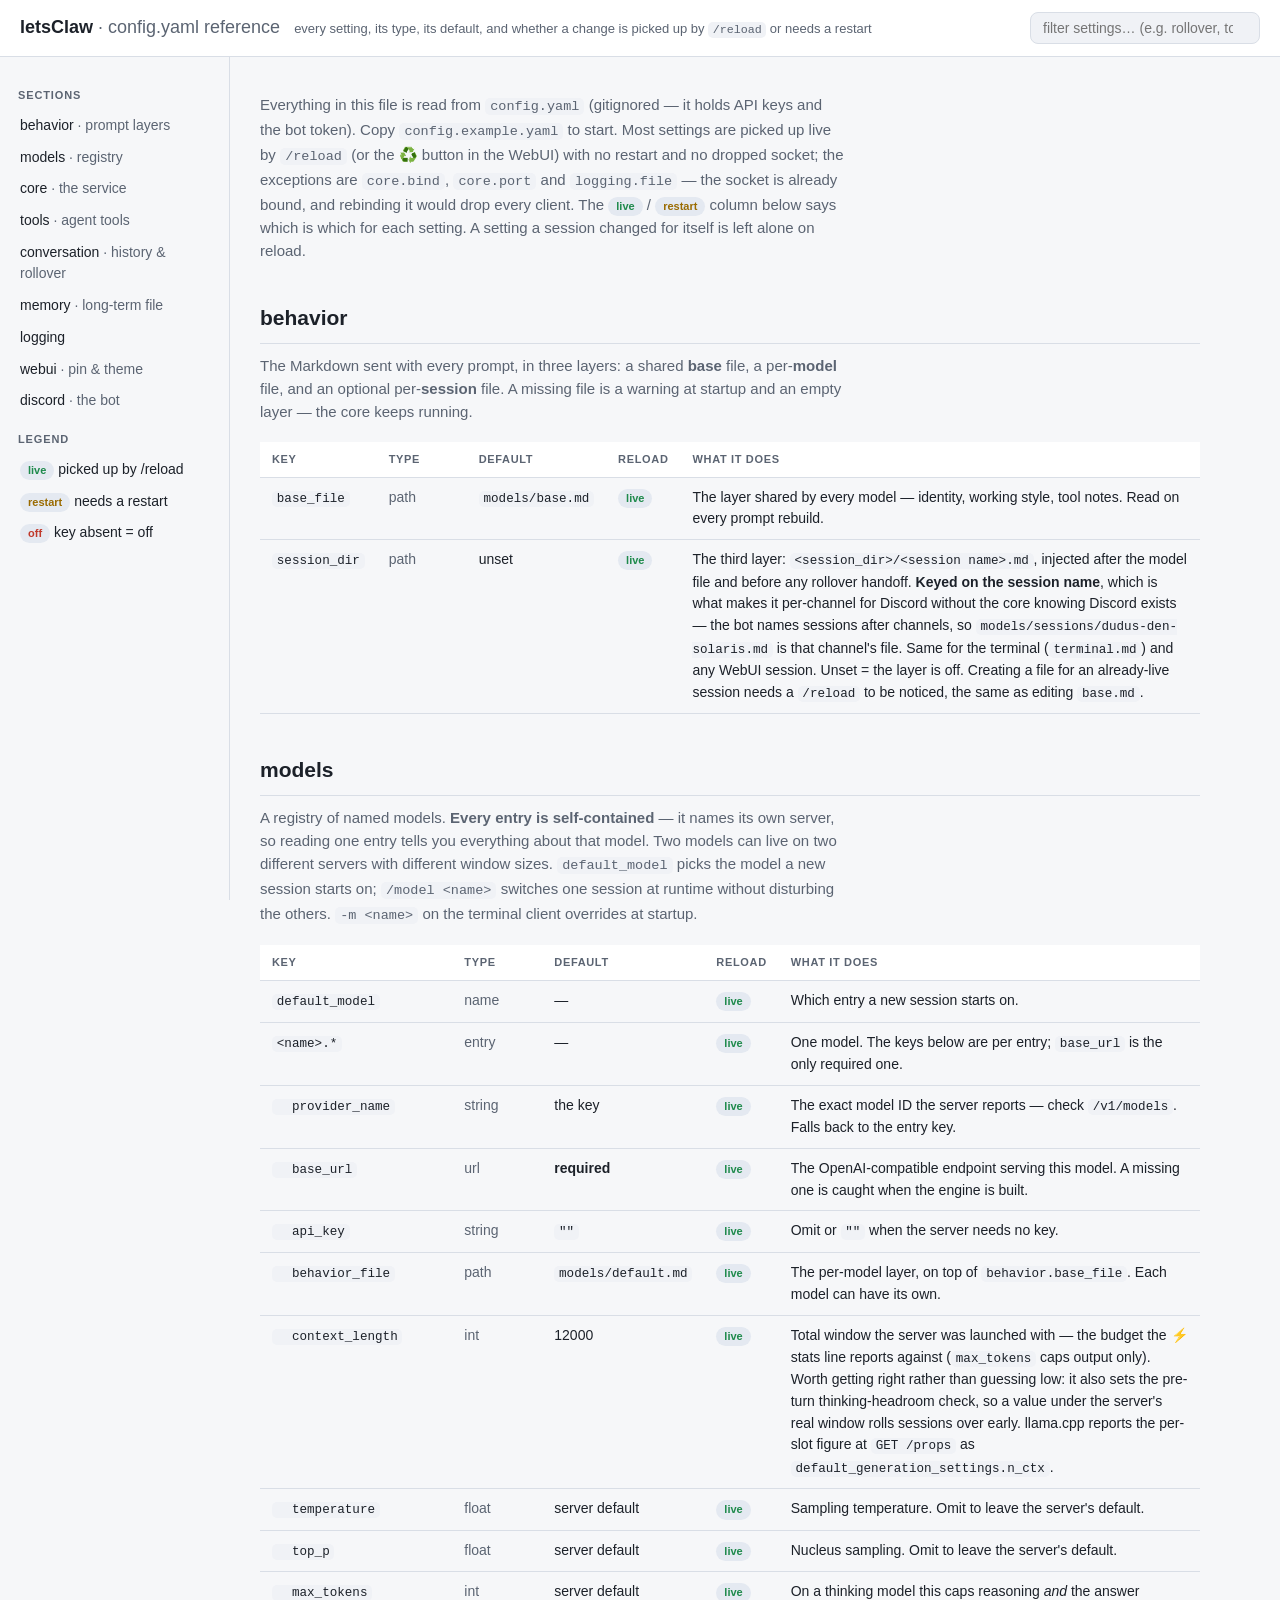
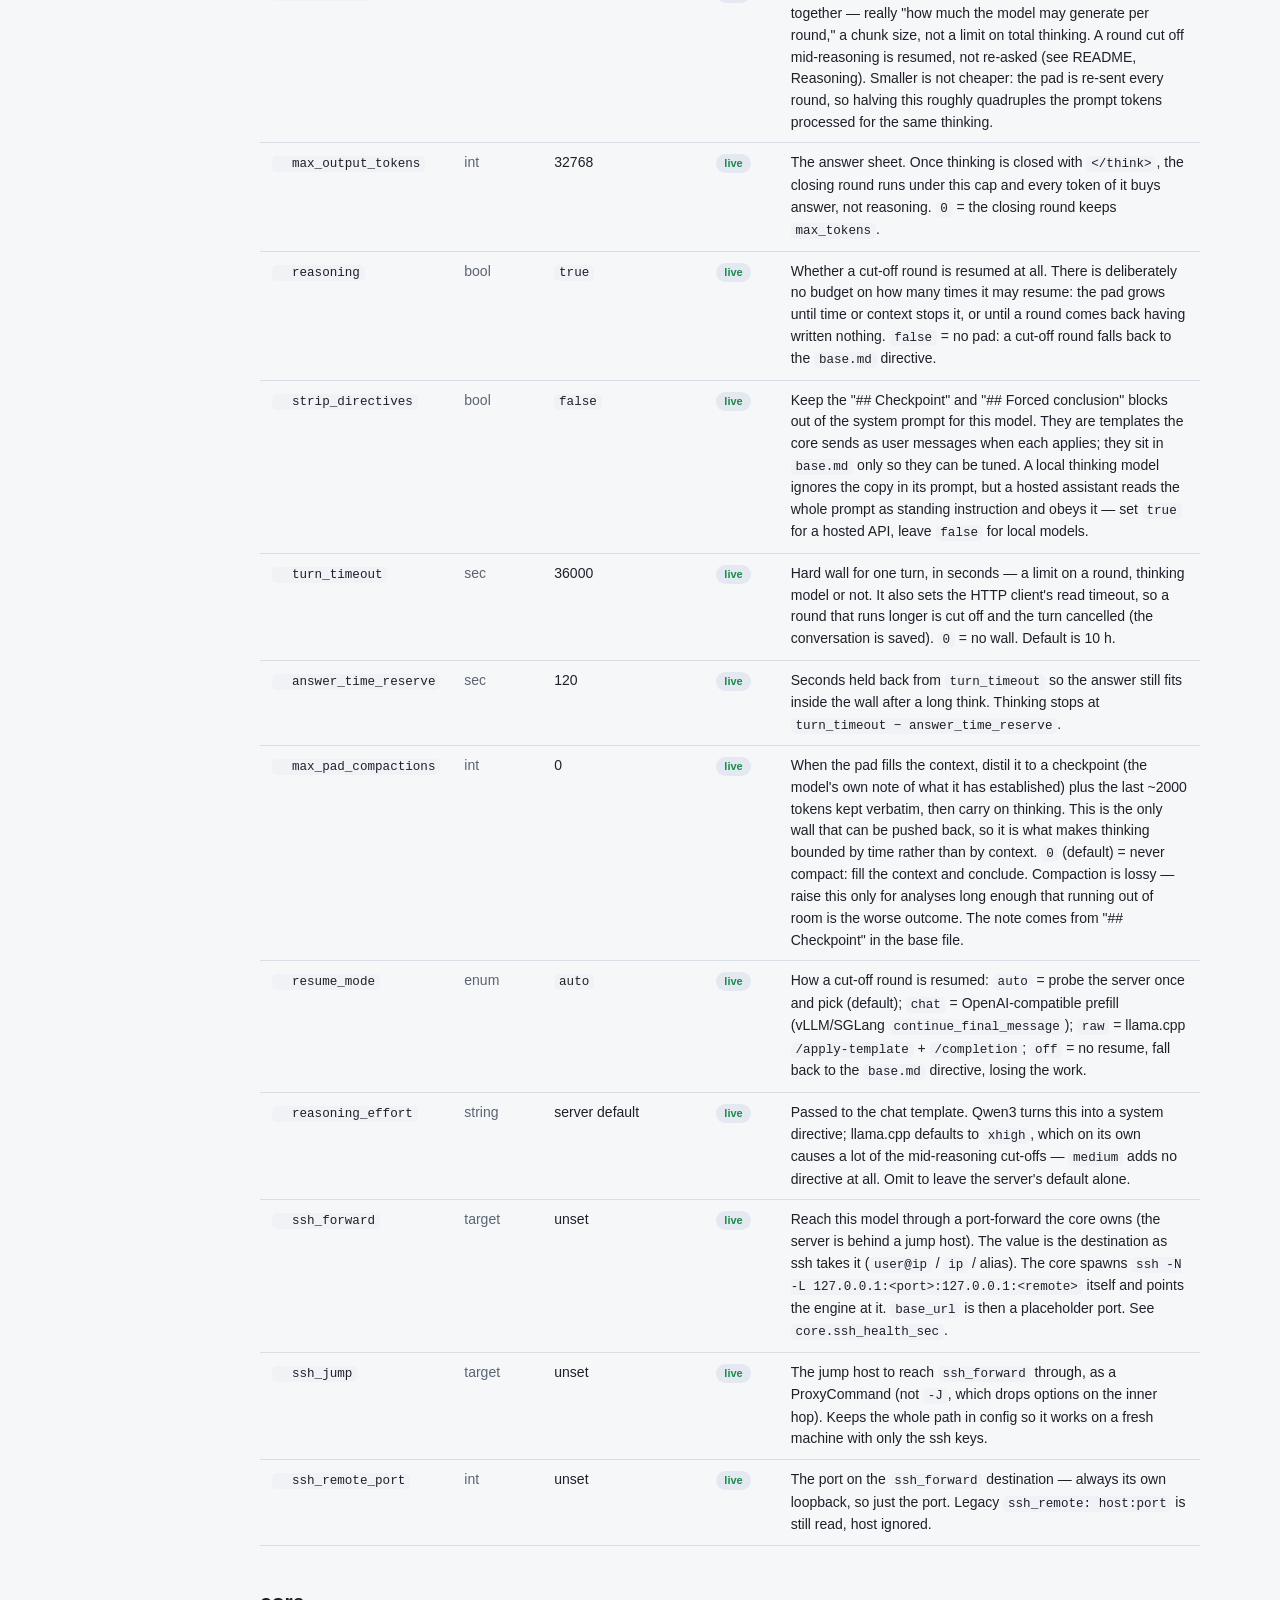
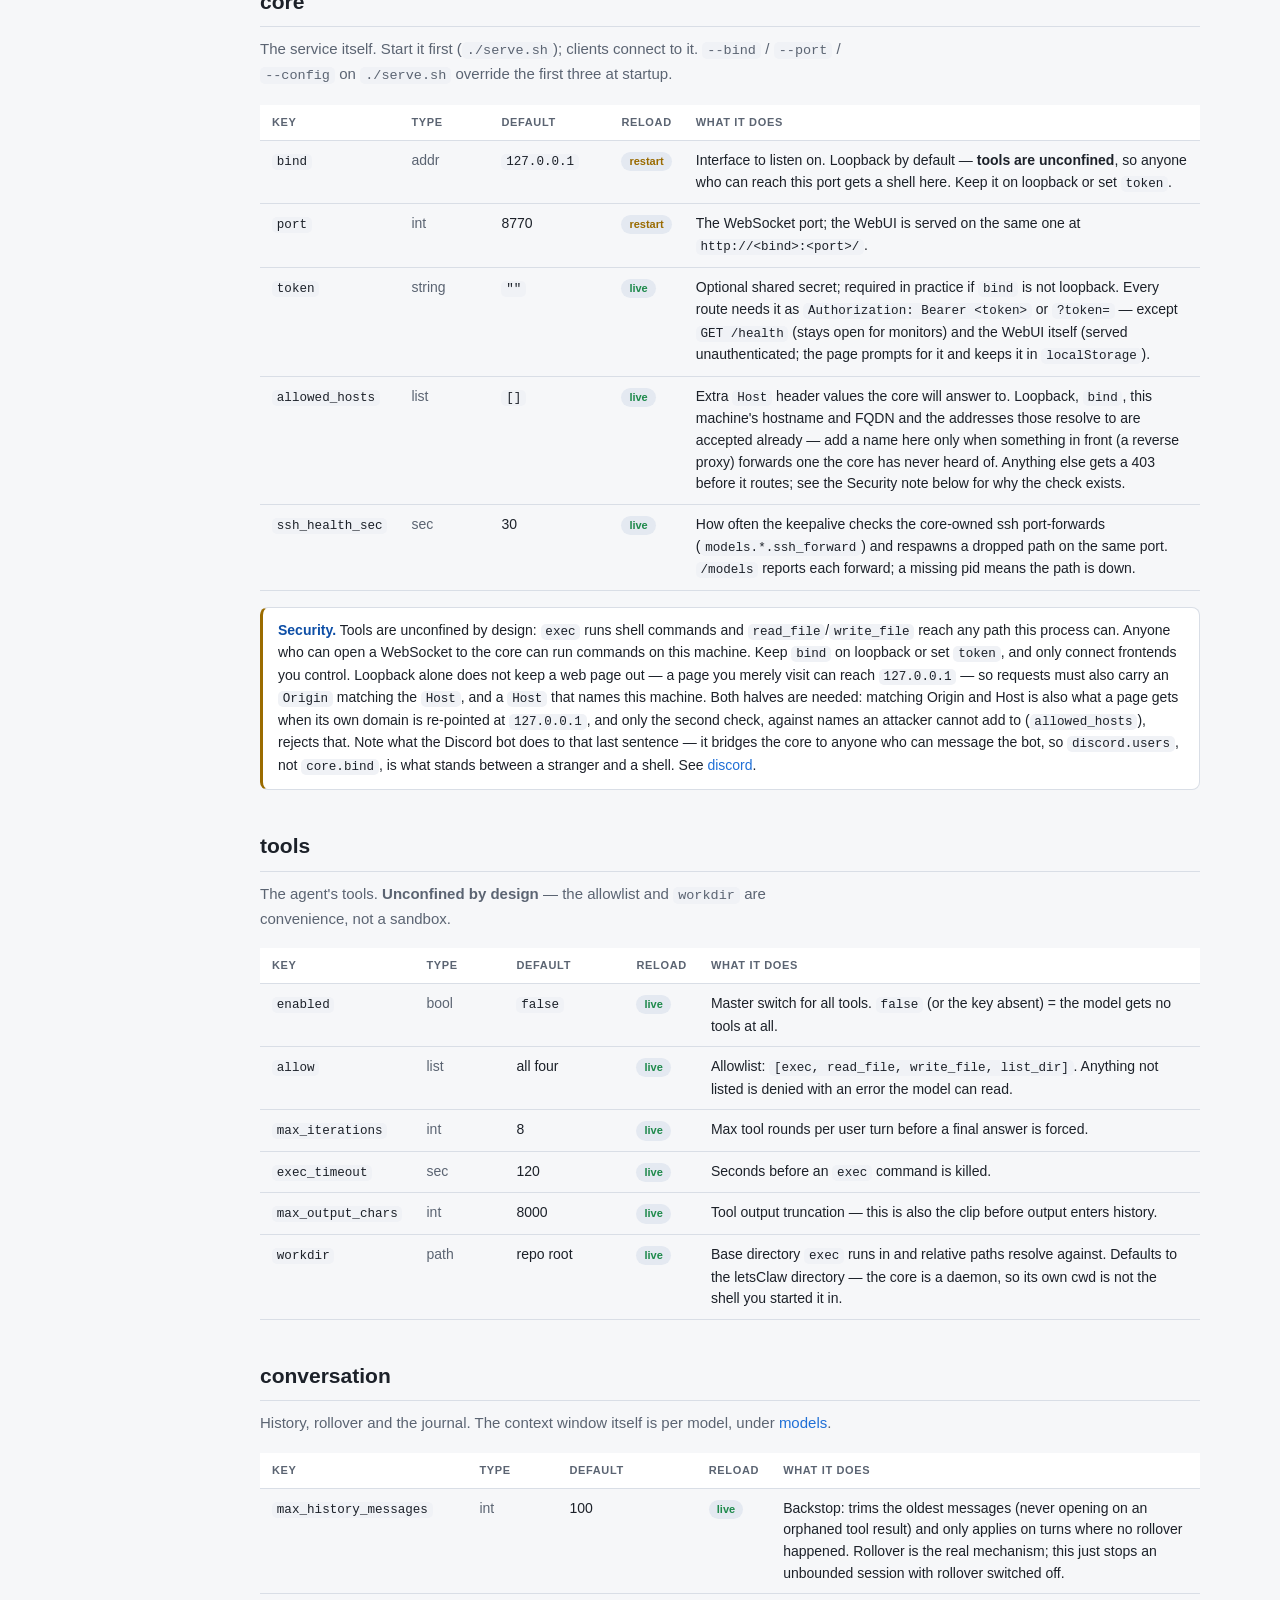
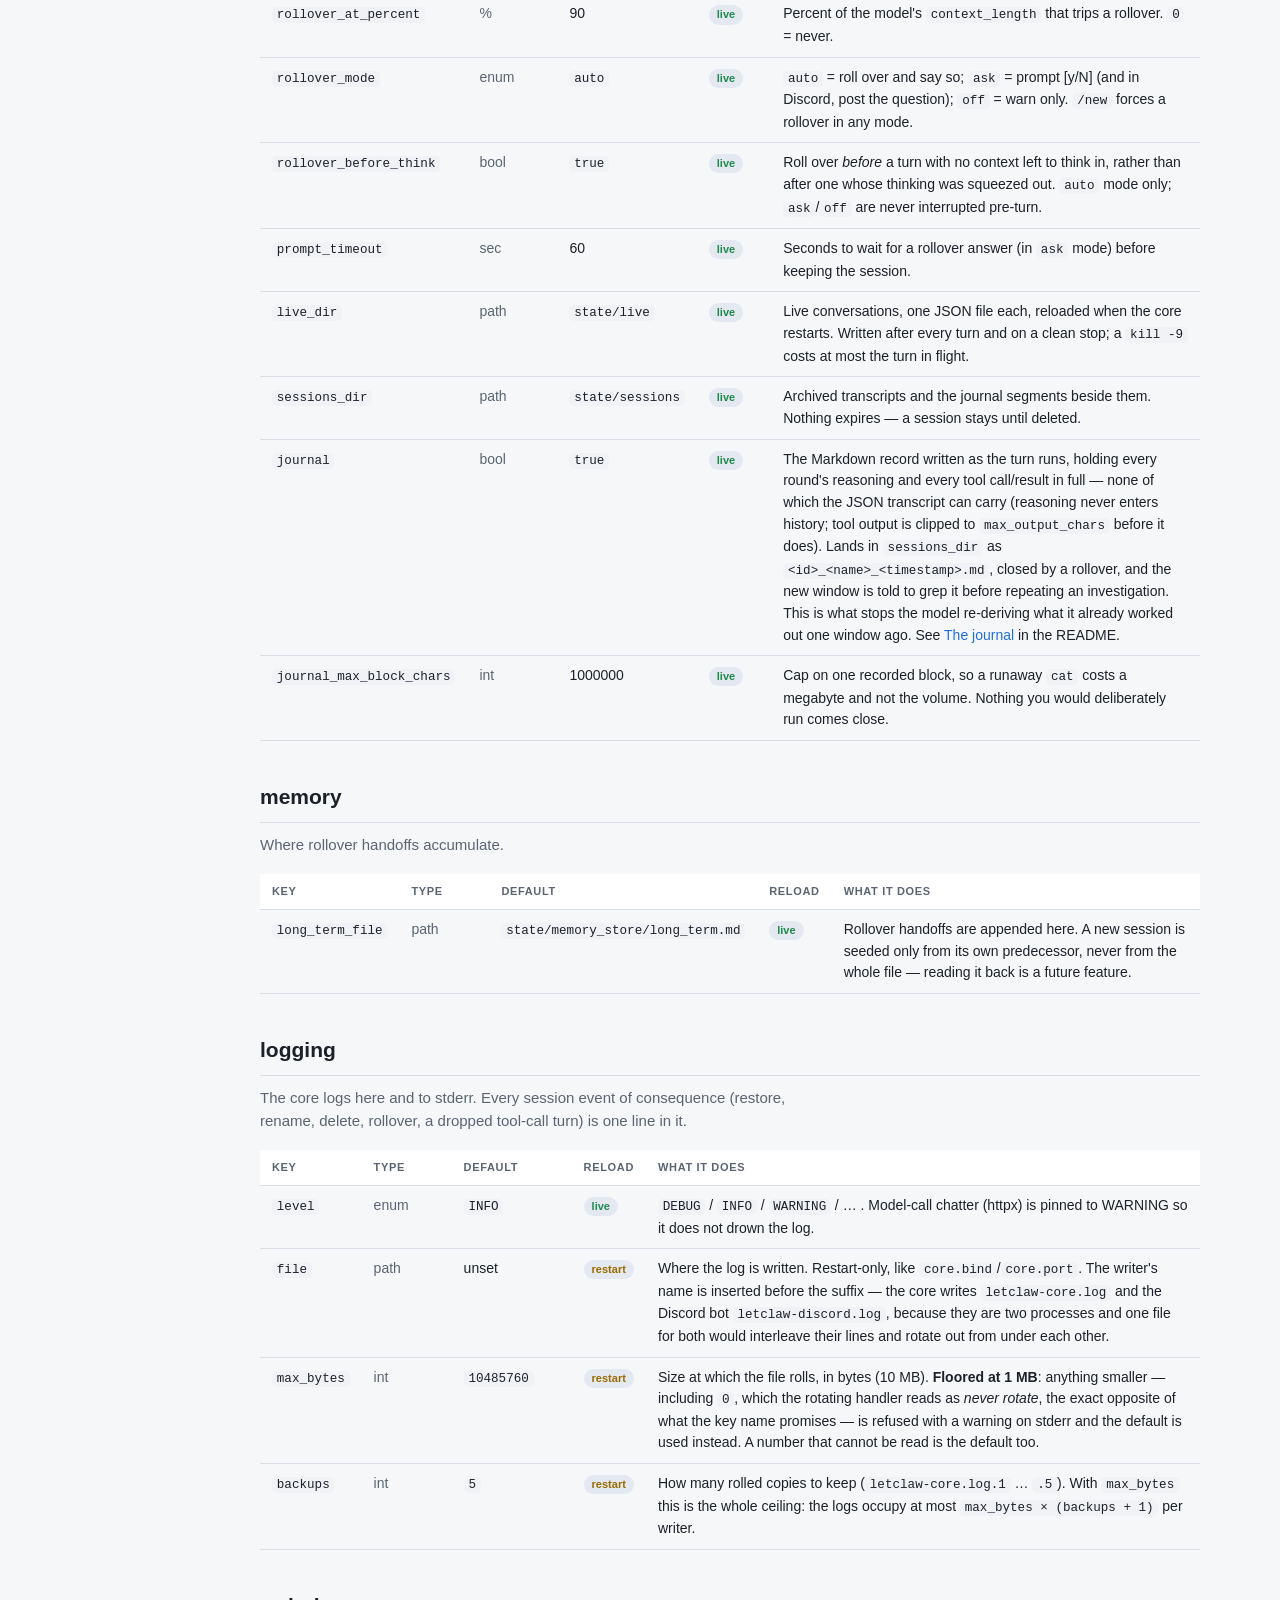
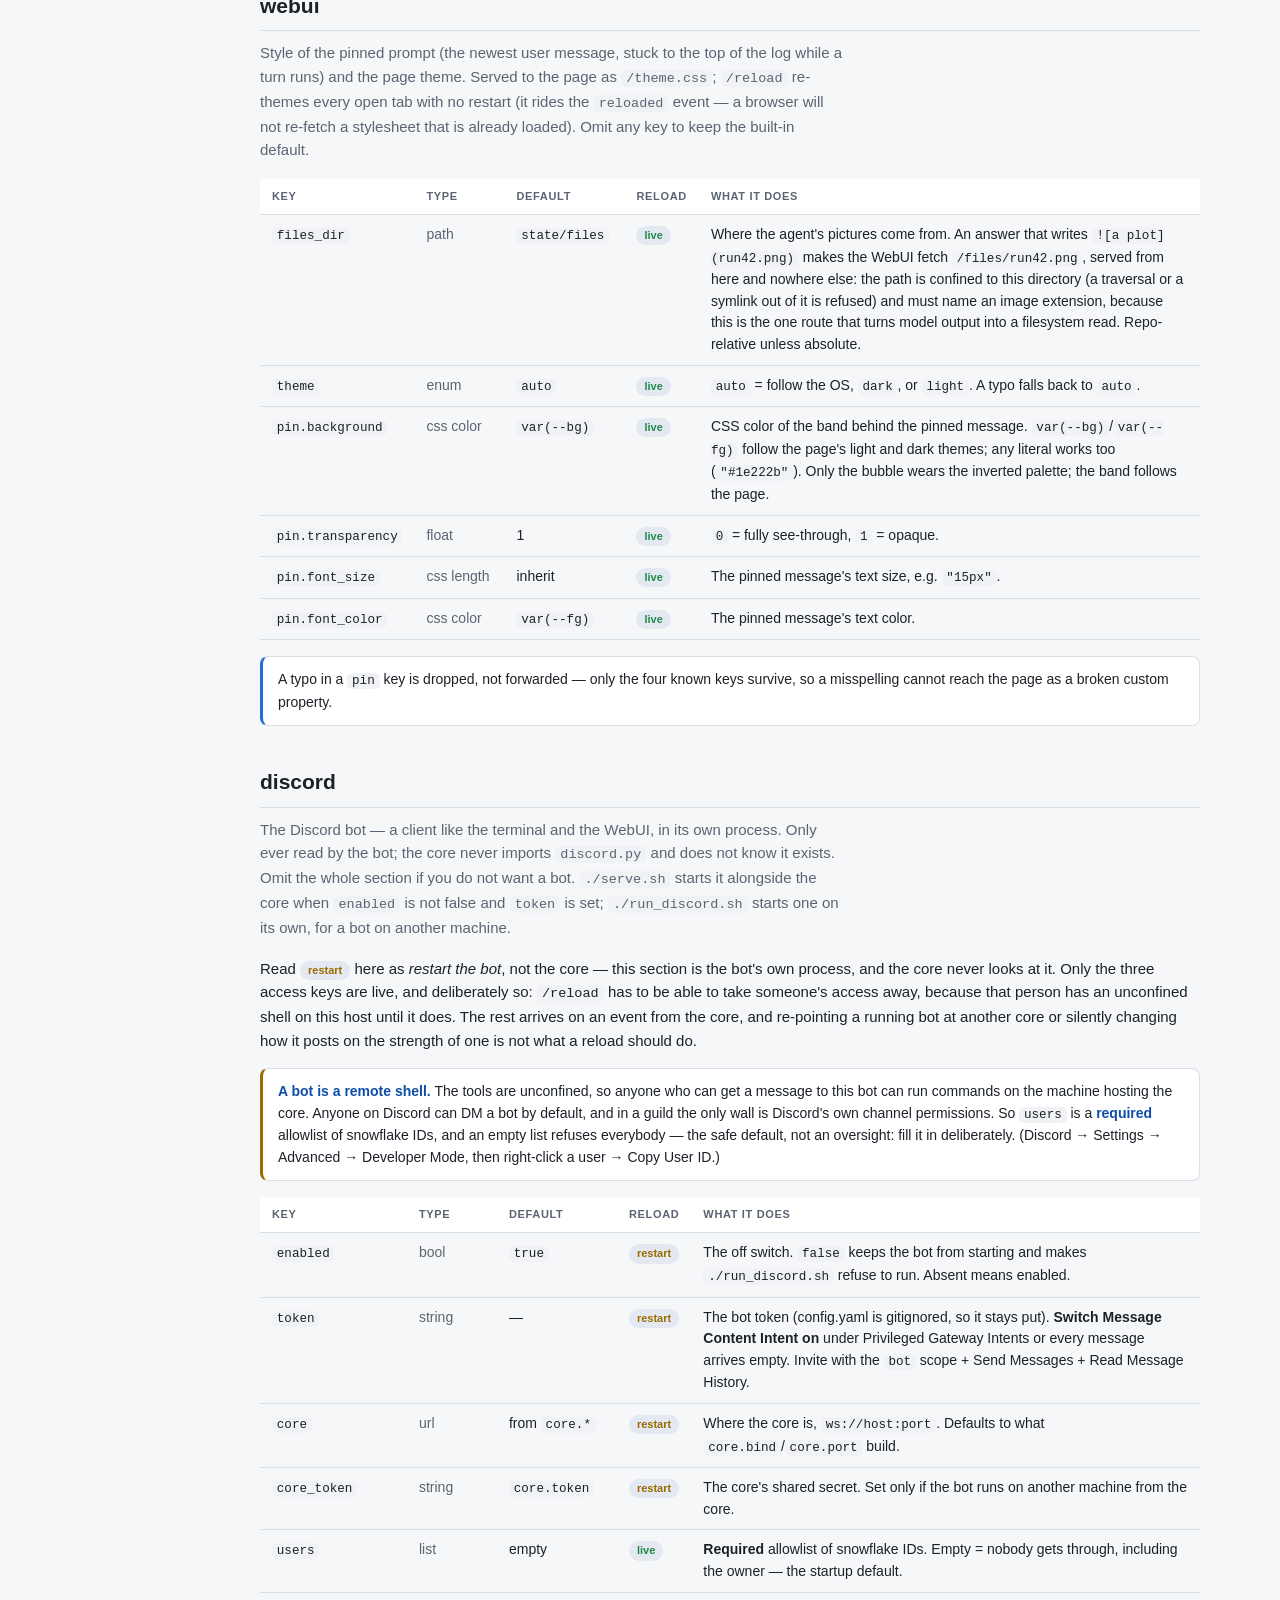
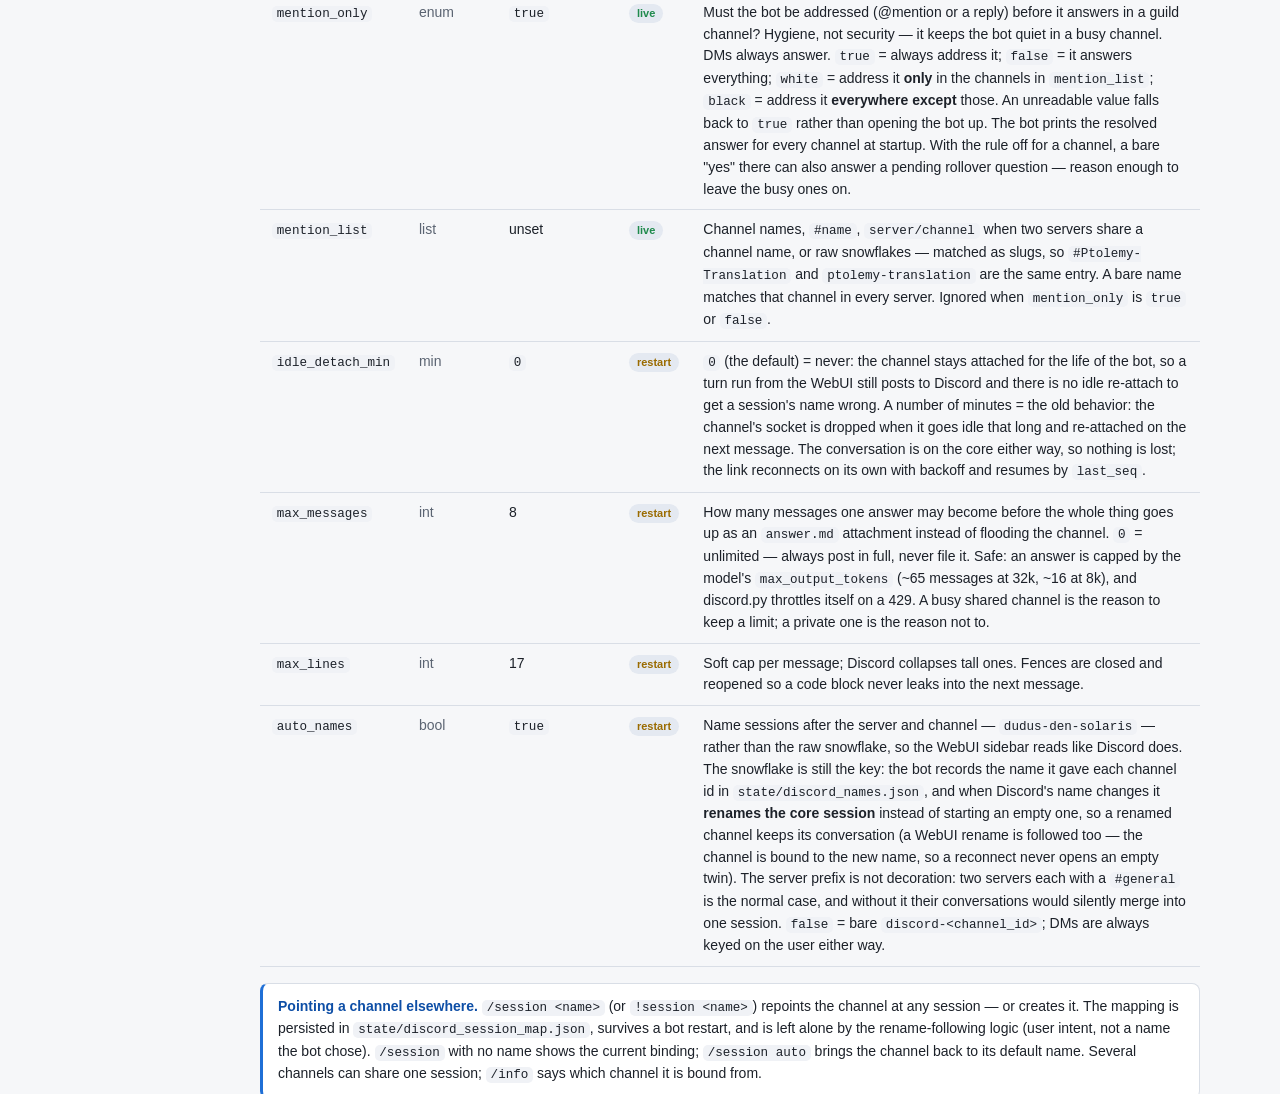
==== commit b5258384: "docs: the tables a new reader is told to trust, made true again AGENT.md tells a new agent to trust " ====
--- a/docs/config.html
+++ b/docs/config.html
@@ -216,6 +216,10 @@
       <td><span class="tag live">live</span></td><td>Optional shared secret; required in practice if <code>bind</code> is not loopback. Every route needs it as
       <code>Authorization: Bearer &lt;token&gt;</code> or <code>?token=</code> — except <code>GET /health</code> (stays open for monitors) and the WebUI itself
       (served unauthenticated; the page prompts for it and keeps it in <code>localStorage</code>).</td></tr>
+    <tr><td class="key"><code>allowed_hosts</code></td><td class="type">list</td><td class="def"><code>[]</code></td>
+      <td><span class="tag live">live</span></td><td>Extra <code>Host</code> header values the core will answer to. Loopback, <code>bind</code>, this machine's hostname and FQDN and
+      the addresses those resolve to are accepted already — add a name here only when something in front (a reverse proxy) forwards one the core
+      has never heard of. Anything else gets a 403 before it routes; see the Security note below for why the check exists.</td></tr>
     <tr><td class="key"><code>ssh_health_sec</code></td><td class="type">sec</td><td class="def">30</td>
       <td><span class="tag live">live</span></td><td>How often the keepalive checks the core-owned ssh port-forwards (<code>models.*.ssh_forward</code>) and respawns a
       dropped path on the same port. <code>/models</code> reports each forward; a missing pid means the path is down.</td></tr>
@@ -223,7 +227,10 @@
   </table>
   <div class="note warn"><b>Security.</b> Tools are unconfined by design: <code>exec</code> runs shell commands and <code>read_file</code>/<code>write_file</code> reach any path
   this process can. Anyone who can open a WebSocket to the core can run commands on this machine. Keep <code>bind</code> on loopback or set <code>token</code>, and only
-  connect frontends you control. Note what the Discord bot does to that last sentence — it bridges the core to anyone who can message the bot, so
+  connect frontends you control. Loopback alone does not keep a web page out — a page you merely visit can reach <code>127.0.0.1</code> — so requests
+  must also carry an <code>Origin</code> matching the <code>Host</code>, and a <code>Host</code> that names this machine. Both halves are needed: matching
+  Origin and Host is also what a page gets when its own domain is re-pointed at <code>127.0.0.1</code>, and only the second check, against names an
+  attacker cannot add to (<code>allowed_hosts</code>), rejects that. Note what the Discord bot does to that last sentence — it bridges the core to anyone who can message the bot, so
   <code>discord.users</code>, not <code>core.bind</code>, is what stands between a stranger and a shell. See <a href="#discord">discord</a>.</div>
 </section>
 
@@ -307,7 +314,16 @@
     <tr><td class="key"><code>level</code></td><td class="type">enum</td><td class="def"><code>INFO</code></td>
       <td><span class="tag live">live</span></td><td><code>DEBUG</code> / <code>INFO</code> / <code>WARNING</code> / … . Model-call chatter (httpx) is pinned to WARNING so it does not drown the log.</td></tr>
     <tr><td class="key"><code>file</code></td><td class="type">path</td><td class="def">unset</td>
-      <td><span class="tag restart">restart</span></td><td>Where the log is written. Restart-only, like <code>core.bind</code>/<code>core.port</code>.</td></tr>
+      <td><span class="tag restart">restart</span></td><td>Where the log is written. Restart-only, like <code>core.bind</code>/<code>core.port</code>.
+      The writer's name is inserted before the suffix — the core writes <code>letclaw-core.log</code> and the Discord bot <code>letclaw-discord.log</code>,
+      because they are two processes and one file for both would interleave their lines and rotate out from under each other.</td></tr>
+    <tr><td class="key"><code>max_bytes</code></td><td class="type">int</td><td class="def"><code>10485760</code></td>
+      <td><span class="tag restart">restart</span></td><td>Size at which the file rolls, in bytes (10&nbsp;MB). <b>Floored at 1&nbsp;MB</b>: anything smaller —
+      including <code>0</code>, which the rotating handler reads as <i>never rotate</i>, the exact opposite of what the key name promises — is refused with a
+      warning on stderr and the default is used instead. A number that cannot be read is the default too.</td></tr>
+    <tr><td class="key"><code>backups</code></td><td class="type">int</td><td class="def"><code>5</code></td>
+      <td><span class="tag restart">restart</span></td><td>How many rolled copies to keep (<code>letclaw-core.log.1</code> … <code>.5</code>). With
+      <code>max_bytes</code> this is the whole ceiling: the logs occupy at most <code>max_bytes × (backups + 1)</code> per writer.</td></tr>
     </tbody>
   </table>
 </section>
@@ -345,44 +361,48 @@
   <p class="lead">The Discord bot — a client like the terminal and the WebUI, in its own process. Only ever read by the bot; the core never imports
   <code>discord.py</code> and does not know it exists. Omit the whole section if you do not want a bot. <code>./serve.sh</code> starts it alongside the core when
   <code>enabled</code> is not false and <code>token</code> is set; <code>./run_discord.sh</code> starts one on its own, for a bot on another machine.</p>
+  <p>Read <span class="tag restart">restart</span> here as <i>restart the bot</i>, not the core — this section is the bot's own process, and the core never
+  looks at it. Only the three access keys are live, and deliberately so: <code>/reload</code> has to be able to take someone's access away, because
+  that person has an unconfined shell on this host until it does. The rest arrives on an event from the core, and re-pointing a running bot at
+  another core or silently changing how it posts on the strength of one is not what a reload should do.</p>
   <div class="note warn"><b>A bot is a remote shell.</b> The tools are unconfined, so anyone who can get a message to this bot can run commands on the machine hosting the
   core. Anyone on Discord can DM a bot by default, and in a guild the only wall is Discord's own channel permissions. So <code>users</code> is a <b>required</b> allowlist of
   snowflake IDs, and an empty list refuses everybody — the safe default, not an oversight: fill it in deliberately. (Discord → Settings → Advanced → Developer Mode, then
   right-click a user → Copy User ID.)</div>
   <table>
-    <thead><tr><th>key</th><th>type</th><th>default</th><th>what it does</th></tr></thead>
+    <thead><tr><th>key</th><th>type</th><th>default</th><th>reload</th><th>what it does</th></tr></thead>
     <tbody>
     <tr><td class="key"><code>enabled</code></td><td class="type">bool</td><td class="def"><code>true</code></td>
-      <td>The off switch. <code>false</code> keeps the bot from starting and makes <code>./run_discord.sh</code> refuse to run. Absent means enabled.</td></tr>
+      <td><span class="tag restart">restart</span></td><td>The off switch. <code>false</code> keeps the bot from starting and makes <code>./run_discord.sh</code> refuse to run. Absent means enabled.</td></tr>
     <tr><td class="key"><code>token</code></td><td class="type">string</td><td class="def">—</td>
-      <td>The bot token (config.yaml is gitignored, so it stays put). <b>Switch Message Content Intent on</b> under Privileged Gateway Intents or every message arrives empty.
+      <td><span class="tag restart">restart</span></td><td>The bot token (config.yaml is gitignored, so it stays put). <b>Switch Message Content Intent on</b> under Privileged Gateway Intents or every message arrives empty.
       Invite with the <code>bot</code> scope + Send Messages + Read Message History.</td></tr>
     <tr><td class="key"><code>core</code></td><td class="type">url</td><td class="def">from <code>core.*</code></td>
-      <td>Where the core is, <code>ws://host:port</code>. Defaults to what <code>core.bind</code>/<code>core.port</code> build.</td></tr>
+      <td><span class="tag restart">restart</span></td><td>Where the core is, <code>ws://host:port</code>. Defaults to what <code>core.bind</code>/<code>core.port</code> build.</td></tr>
     <tr><td class="key"><code>core_token</code></td><td class="type">string</td><td class="def"><code>core.token</code></td>
-      <td>The core's shared secret. Set only if the bot runs on another machine from the core.</td></tr>
+      <td><span class="tag restart">restart</span></td><td>The core's shared secret. Set only if the bot runs on another machine from the core.</td></tr>
     <tr><td class="key"><code>users</code></td><td class="type">list</td><td class="def">empty</td>
-      <td><b>Required</b> allowlist of snowflake IDs. Empty = nobody gets through, including the owner — the startup default.</td></tr>
+      <td><span class="tag live">live</span></td><td><b>Required</b> allowlist of snowflake IDs. Empty = nobody gets through, including the owner — the startup default.</td></tr>
     <tr><td class="key"><code>mention_only</code></td><td class="type">enum</td><td class="def"><code>true</code></td>
-      <td>Must the bot be addressed (@mention or a reply) before it answers in a guild channel? Hygiene, not security — it keeps the bot quiet in a busy channel. DMs always
+      <td><span class="tag live">live</span></td><td>Must the bot be addressed (@mention or a reply) before it answers in a guild channel? Hygiene, not security — it keeps the bot quiet in a busy channel. DMs always
       answer. <code>true</code> = always address it; <code>false</code> = it answers everything; <code>white</code> = address it <b>only</b> in the channels in <code>mention_list</code>;
       <code>black</code> = address it <b>everywhere except</b> those. An unreadable value falls back to <code>true</code> rather than opening the bot up. The bot prints the resolved
       answer for every channel at startup. With the rule off for a channel, a bare "yes" there can also answer a pending rollover question — reason enough to leave the busy ones on.</td></tr>
     <tr><td class="key"><code>mention_list</code></td><td class="type">list</td><td class="def">unset</td>
-      <td>Channel names, <code>#name</code>, <code>server/channel</code> when two servers share a channel name, or raw snowflakes — matched as slugs, so <code>#Ptolemy-Translation</code>
+      <td><span class="tag live">live</span></td><td>Channel names, <code>#name</code>, <code>server/channel</code> when two servers share a channel name, or raw snowflakes — matched as slugs, so <code>#Ptolemy-Translation</code>
       and <code>ptolemy-translation</code> are the same entry. A bare name matches that channel in every server. Ignored when <code>mention_only</code> is <code>true</code> or <code>false</code>.</td></tr>
     <tr><td class="key"><code>idle_detach_min</code></td><td class="type">min</td><td class="def"><code>0</code></td>
-      <td><code>0</code> (the default) = never: the channel stays attached for the life of the bot, so a turn run from the WebUI still posts to Discord and there is no idle
+      <td><span class="tag restart">restart</span></td><td><code>0</code> (the default) = never: the channel stays attached for the life of the bot, so a turn run from the WebUI still posts to Discord and there is no idle
       re-attach to get a session's name wrong. A number of minutes = the old behavior: the channel's socket is dropped when it goes idle that long and re-attached on the
       next message. The conversation is on the core either way, so nothing is lost; the link reconnects on its own with backoff and resumes by <code>last_seq</code>.</td></tr>
     <tr><td class="key"><code>max_messages</code></td><td class="type">int</td><td class="def">8</td>
-      <td>How many messages one answer may become before the whole thing goes up as an <code>answer.md</code> attachment instead of flooding the channel. <code>0</code> = unlimited —
+      <td><span class="tag restart">restart</span></td><td>How many messages one answer may become before the whole thing goes up as an <code>answer.md</code> attachment instead of flooding the channel. <code>0</code> = unlimited —
       always post in full, never file it. Safe: an answer is capped by the model's <code>max_output_tokens</code> (~65 messages at 32k, ~16 at 8k), and discord.py throttles itself
       on a 429. A busy shared channel is the reason to keep a limit; a private one is the reason not to.</td></tr>
     <tr><td class="key"><code>max_lines</code></td><td class="type">int</td><td class="def">17</td>
-      <td>Soft cap per message; Discord collapses tall ones. Fences are closed and reopened so a code block never leaks into the next message.</td></tr>
+      <td><span class="tag restart">restart</span></td><td>Soft cap per message; Discord collapses tall ones. Fences are closed and reopened so a code block never leaks into the next message.</td></tr>
     <tr><td class="key"><code>auto_names</code></td><td class="type">bool</td><td class="def"><code>true</code></td>
-      <td>Name sessions after the server and channel — <code>dudus-den-solaris</code> — rather than the raw snowflake, so the WebUI sidebar reads like Discord does. The snowflake
+      <td><span class="tag restart">restart</span></td><td>Name sessions after the server and channel — <code>dudus-den-solaris</code> — rather than the raw snowflake, so the WebUI sidebar reads like Discord does. The snowflake
       is still the key: the bot records the name it gave each channel id in <code>state/discord_names.json</code>, and when Discord's name changes it <b>renames the core
       session</b> instead of starting an empty one, so a renamed channel keeps its conversation (a WebUI rename is followed too — the channel is bound to the new name, so a
       reconnect never opens an empty twin). The server prefix is not decoration: two servers each with a <code>#general</code> is the normal case, and without it their
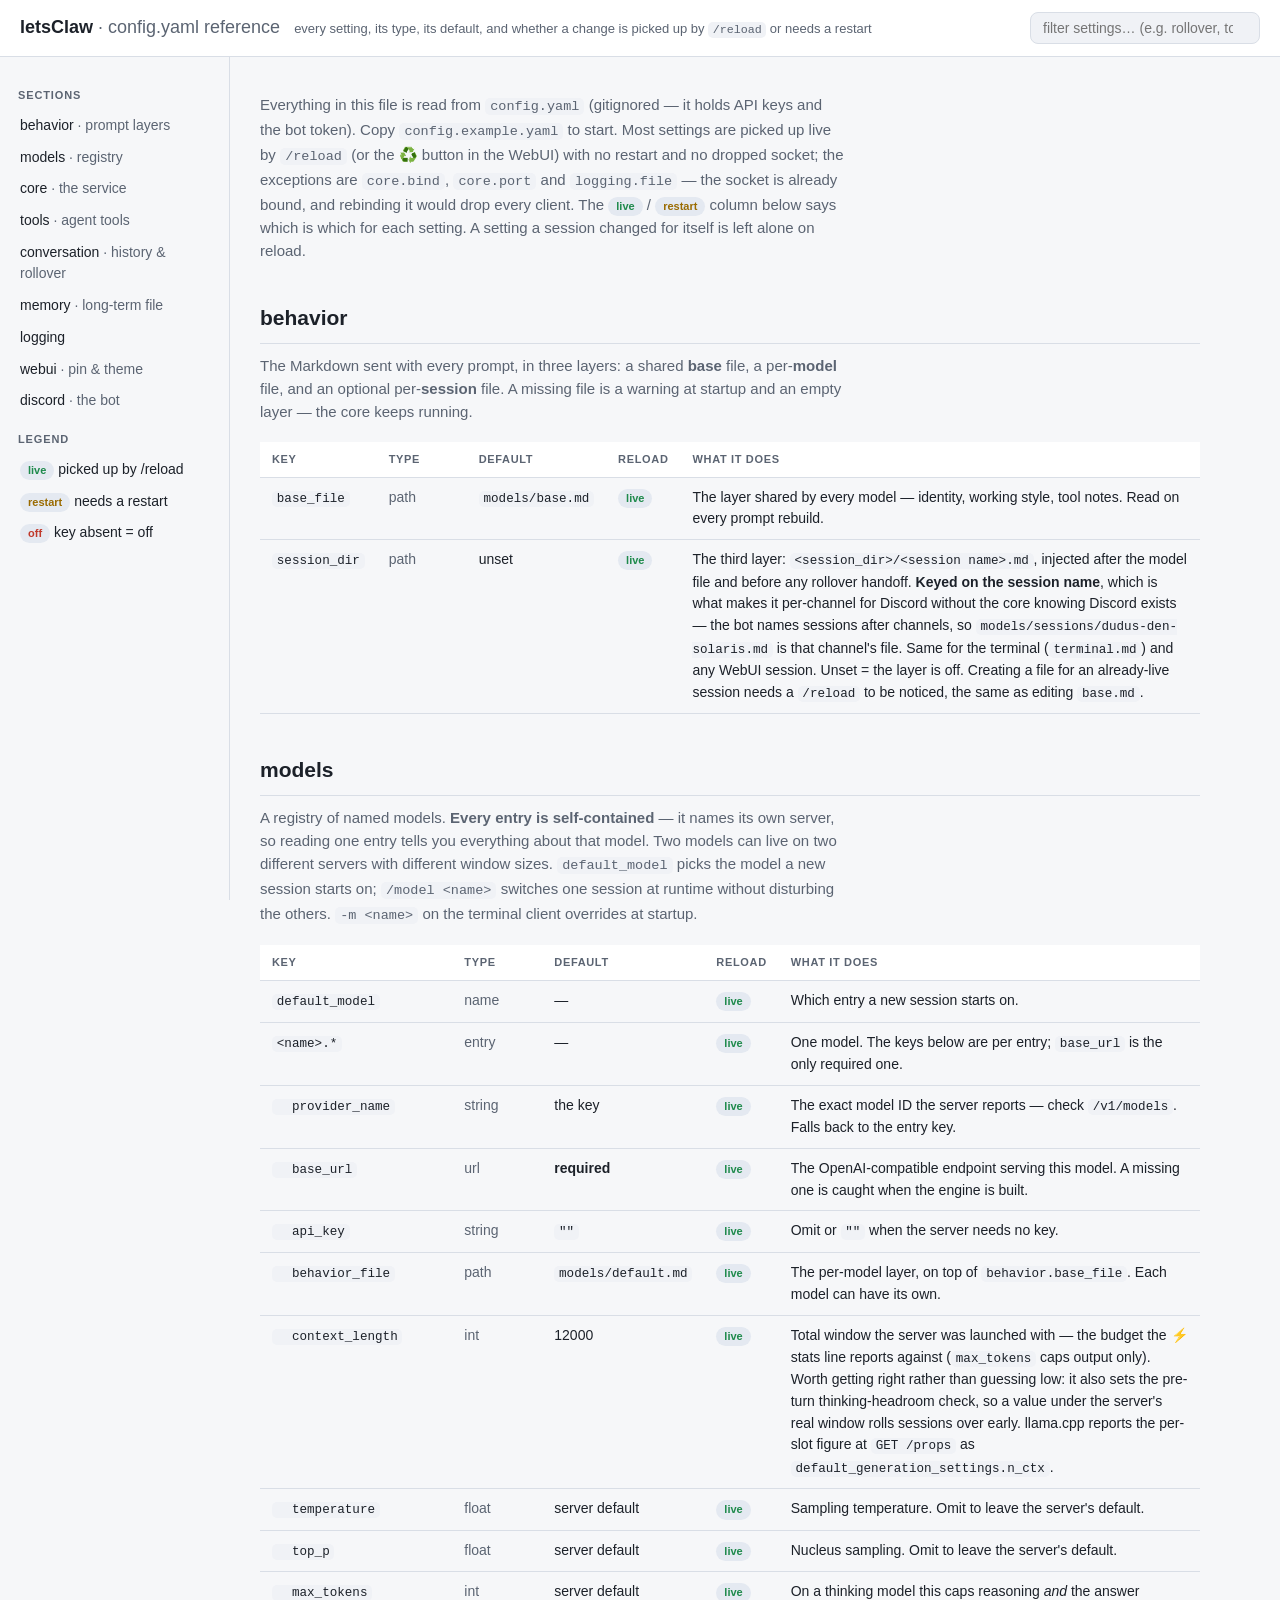
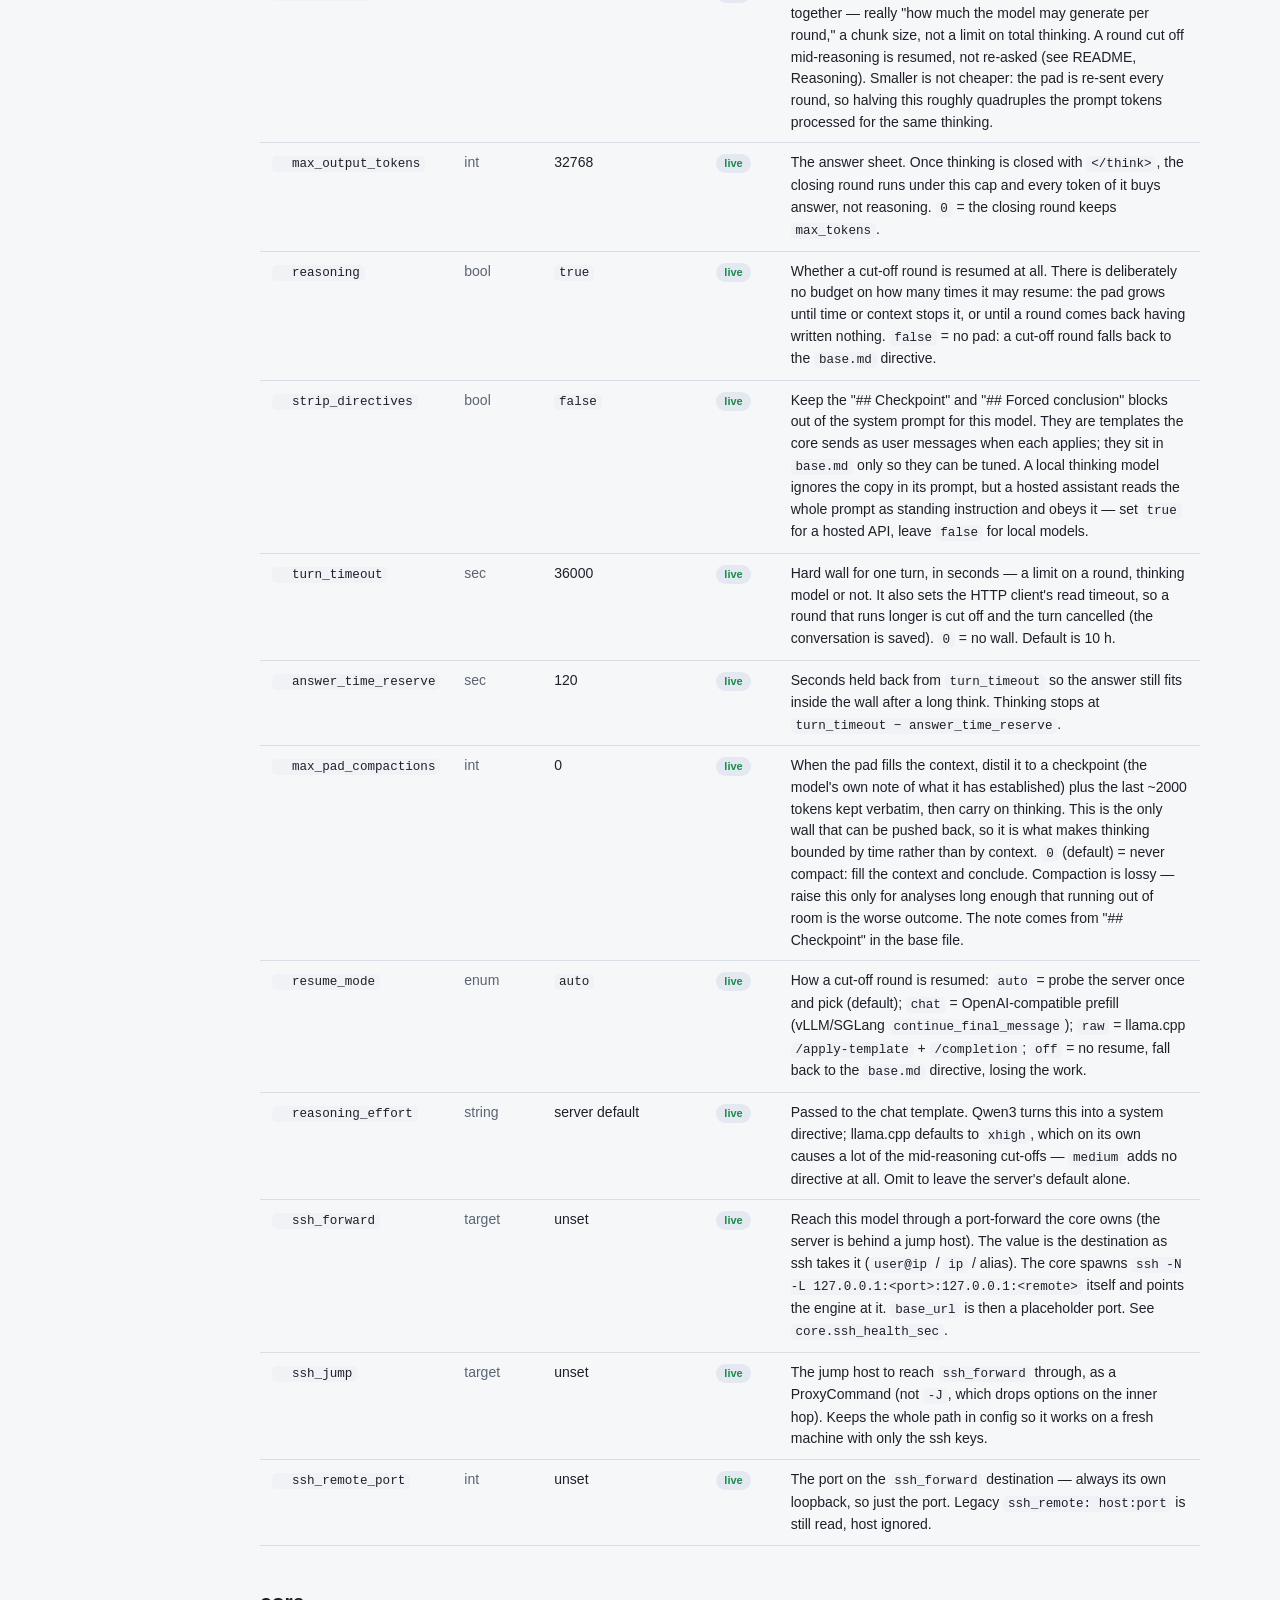
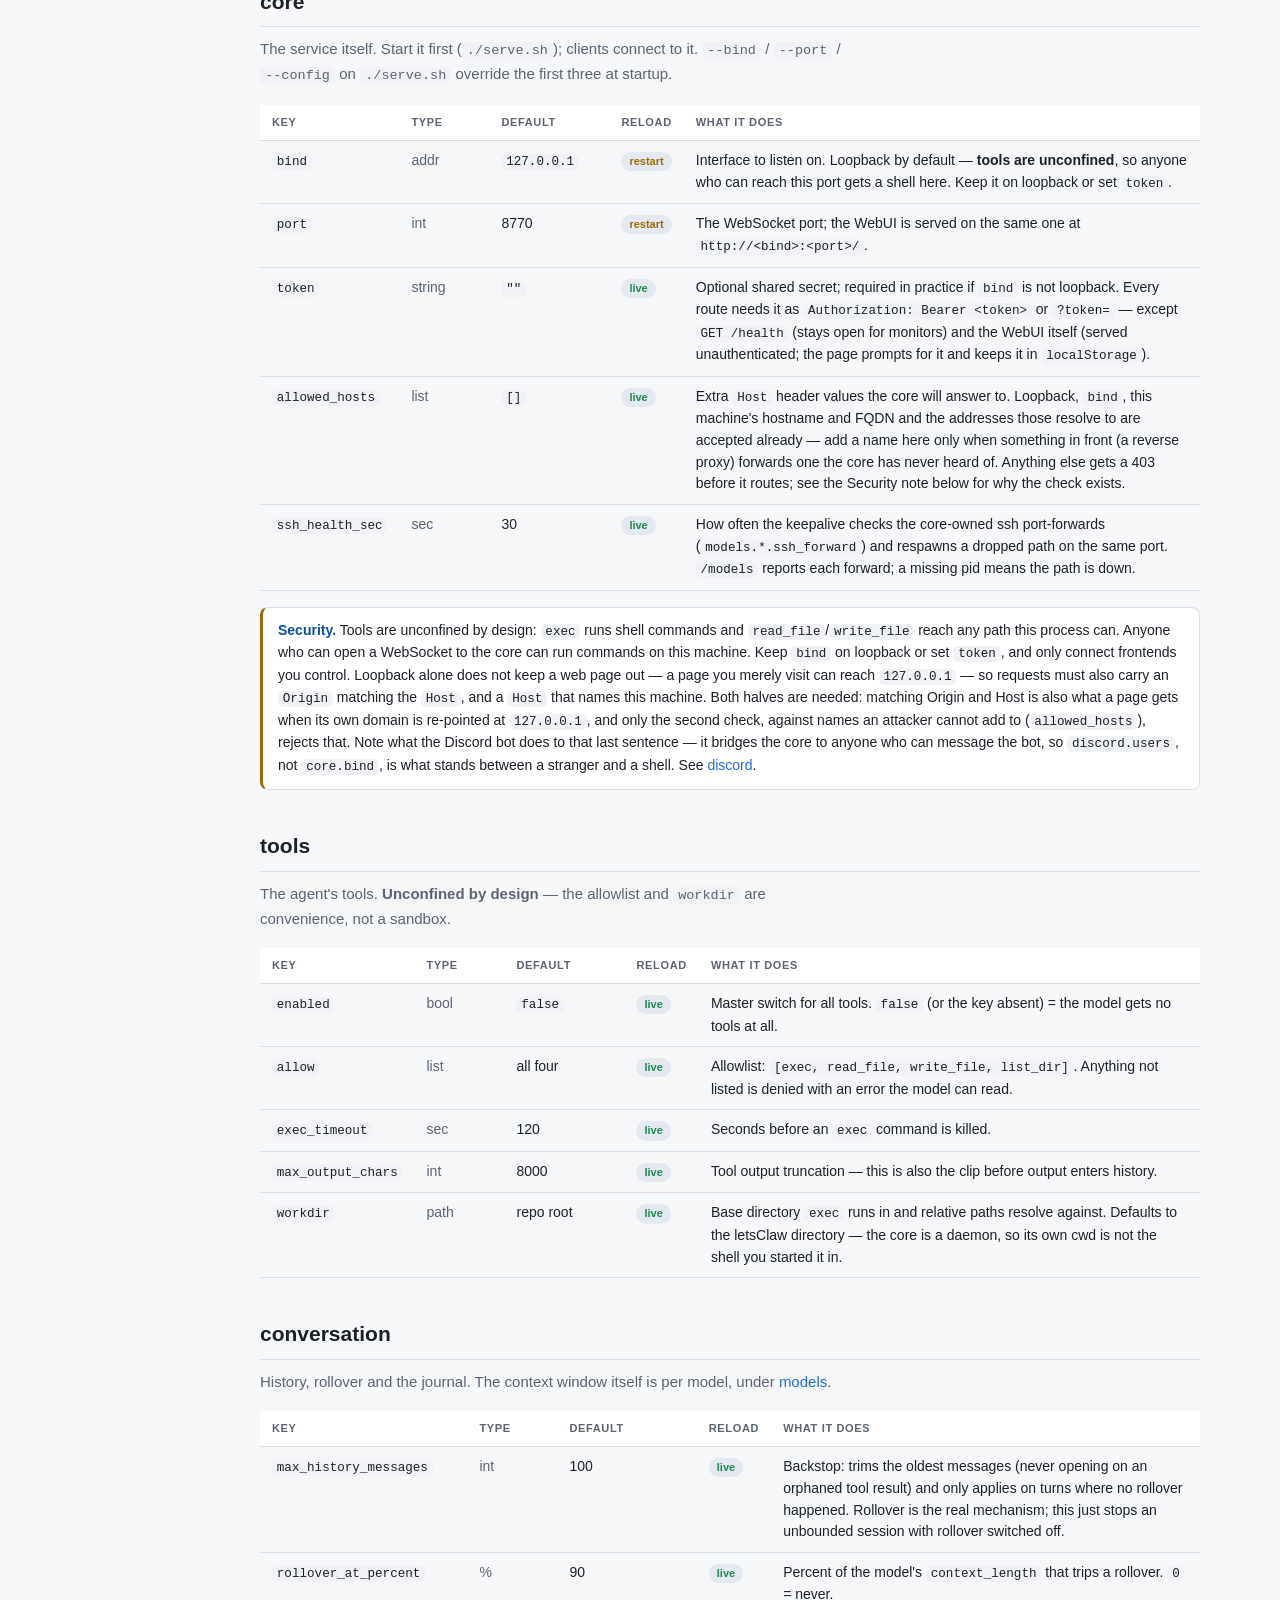
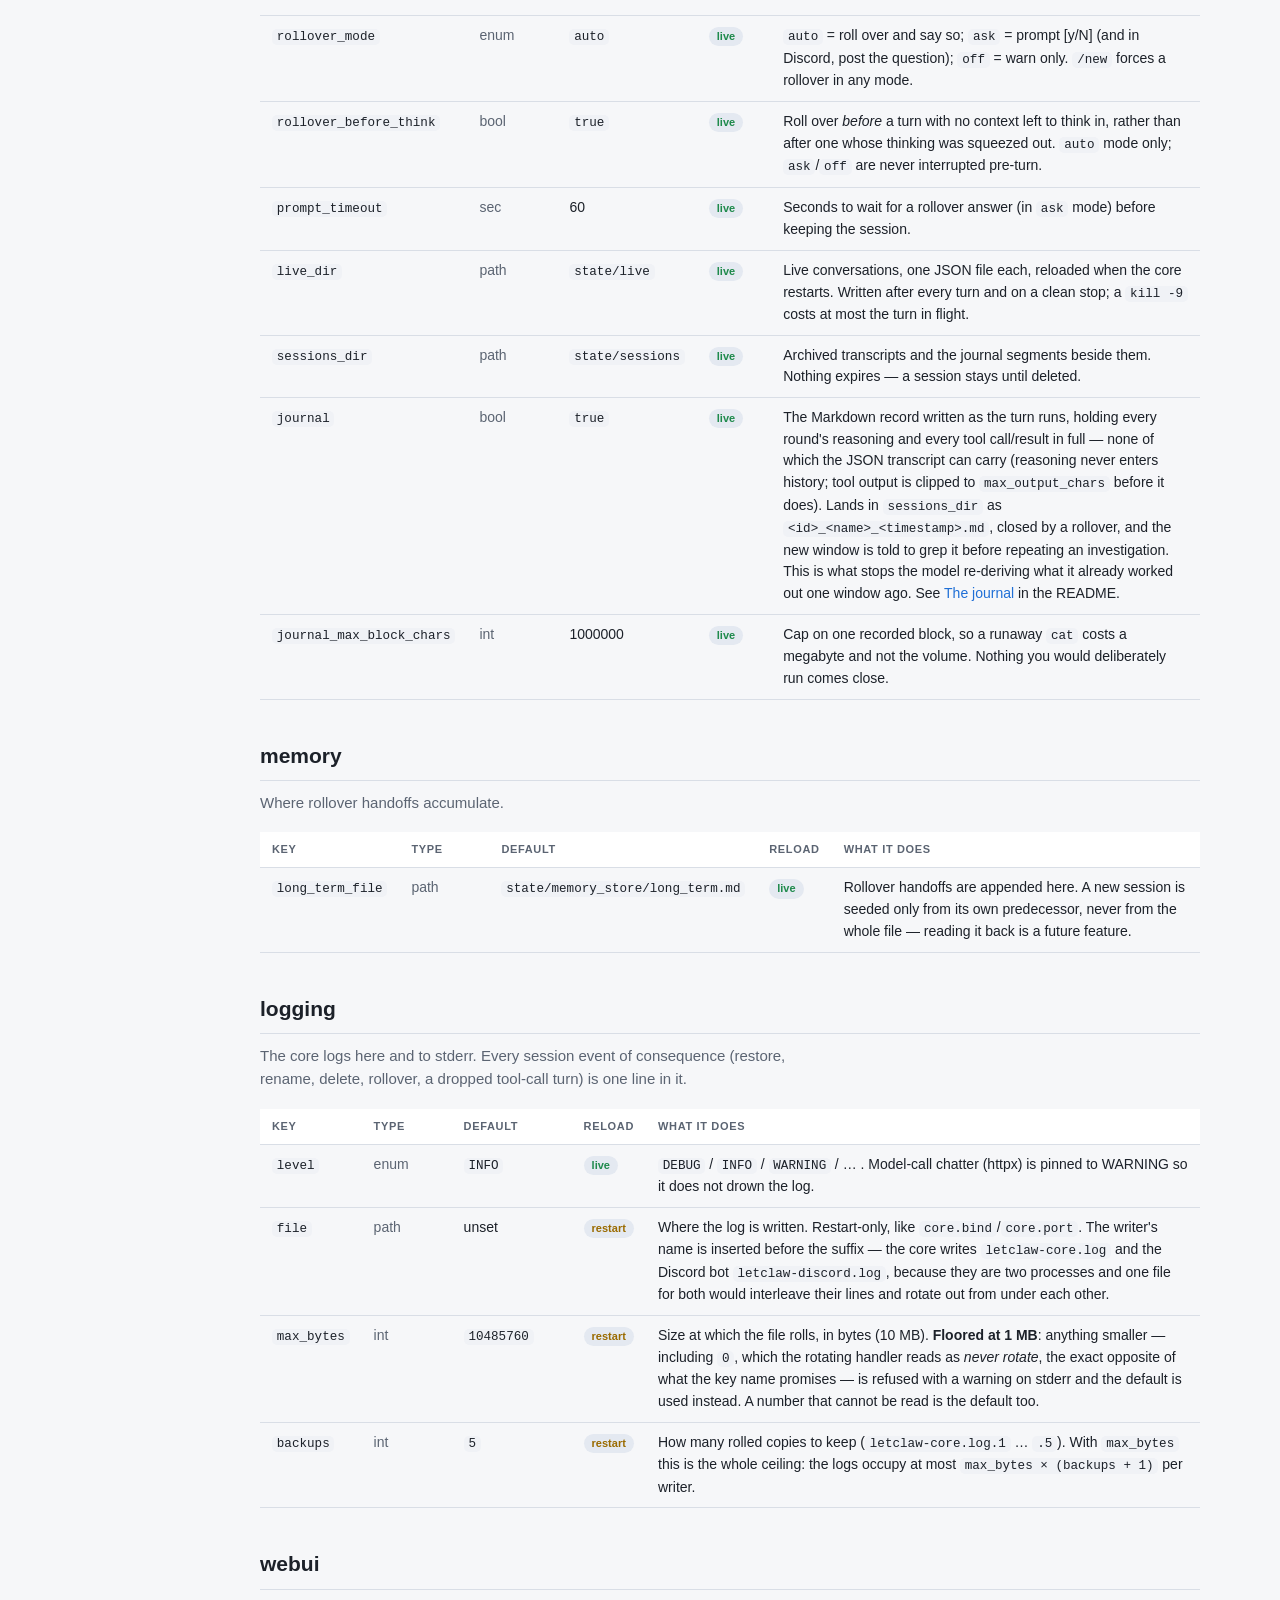
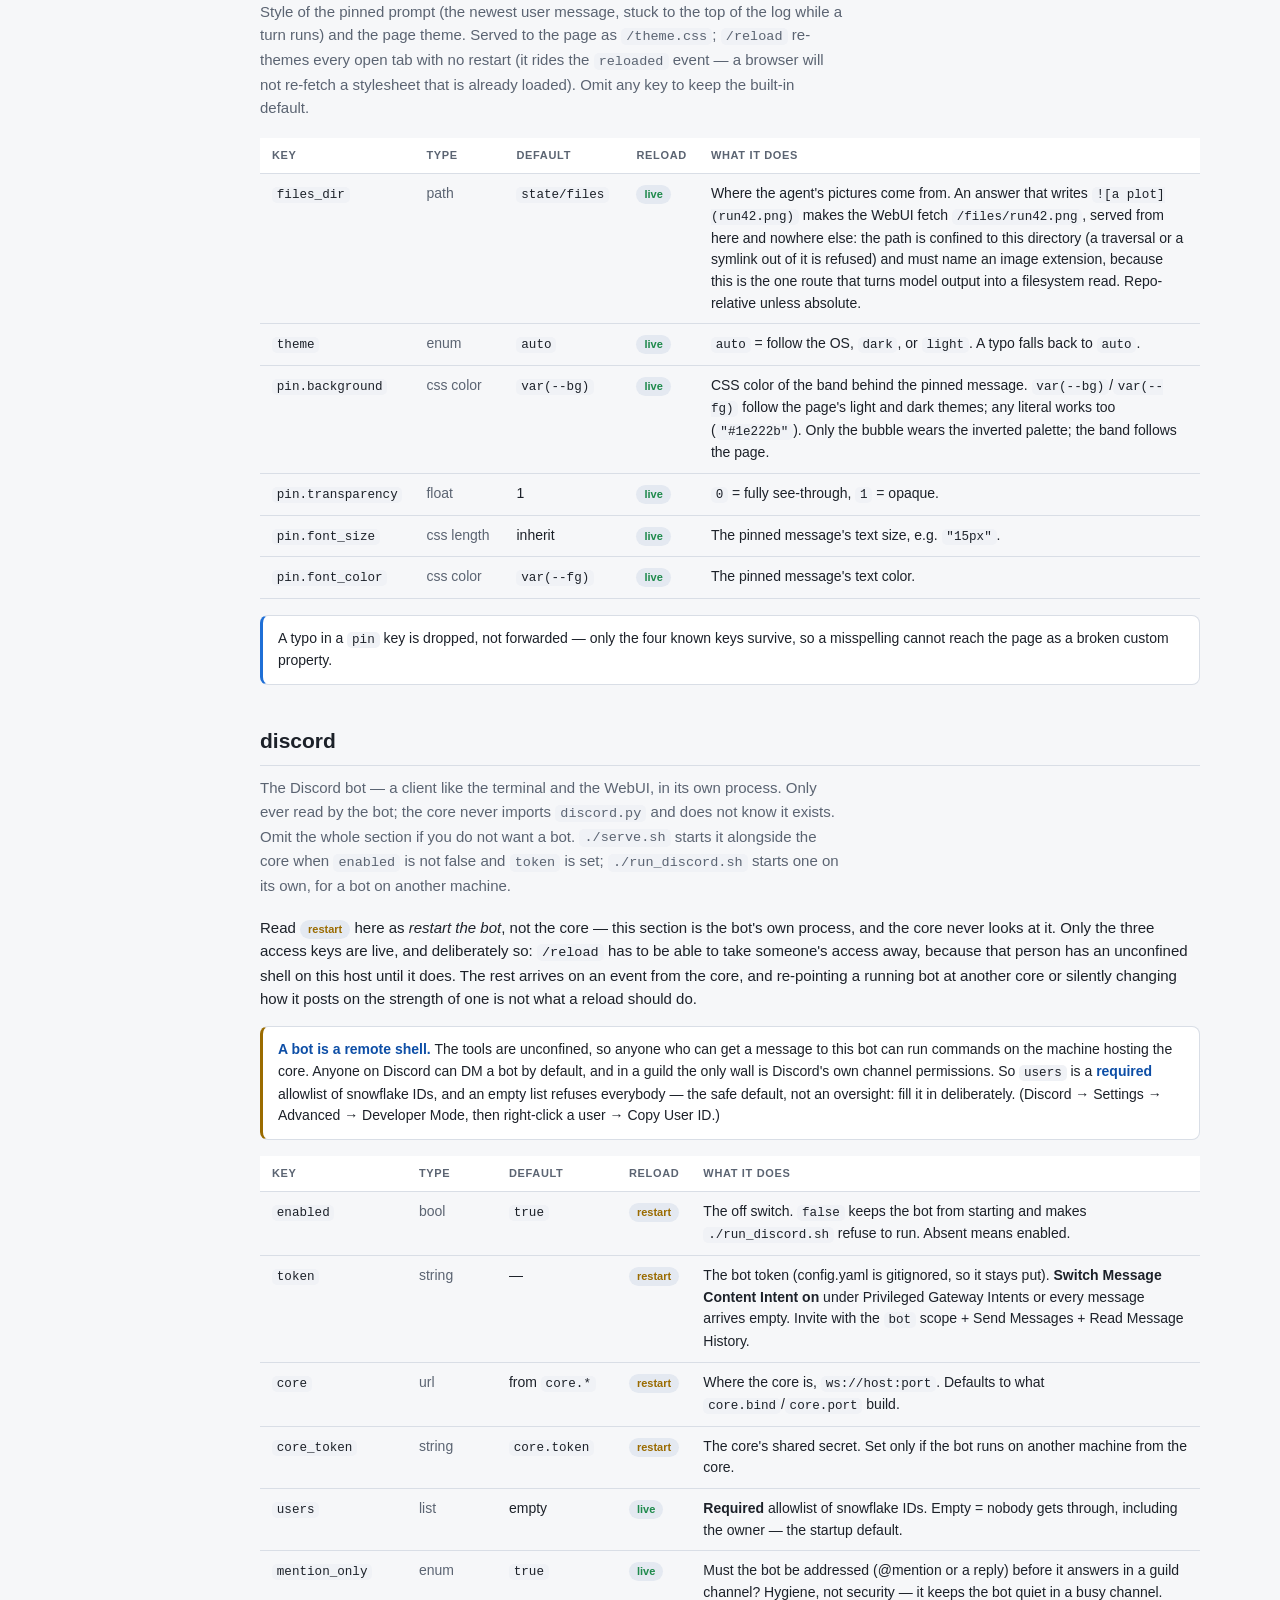
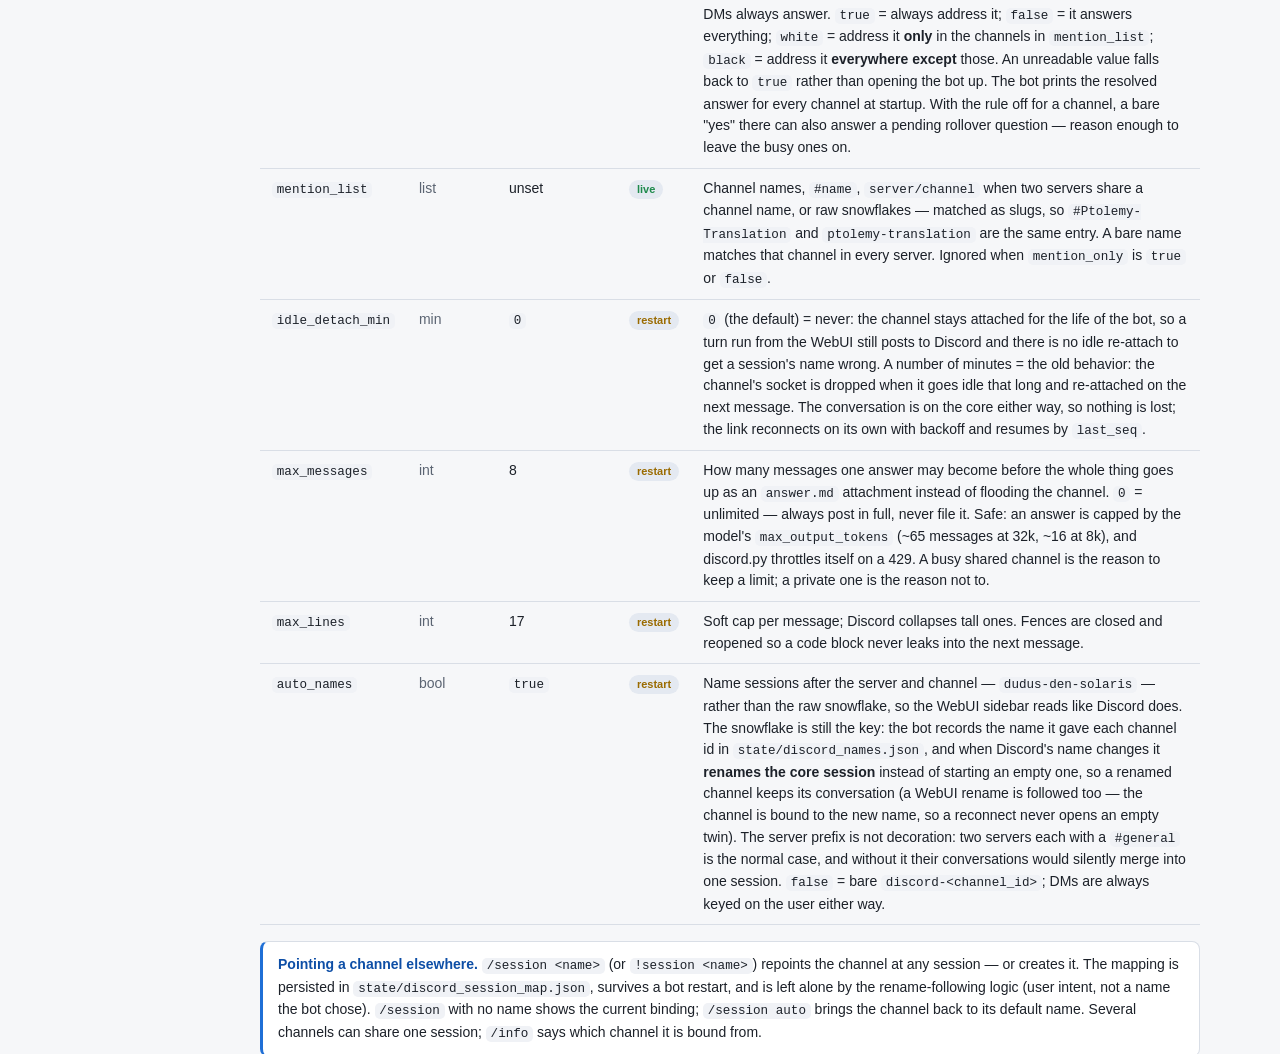
==== commit 32258843: "tools: drop max_iterations — the loop stops on room, not on a count The round cap knew nothing about" ====
--- a/docs/config.html
+++ b/docs/config.html
@@ -244,8 +244,6 @@
       <td><span class="tag live">live</span></td><td>Master switch for all tools. <code>false</code> (or the key absent) = the model gets no tools at all.</td></tr>
     <tr><td class="key"><code>allow</code></td><td class="type">list</td><td class="def">all four</td>
       <td><span class="tag live">live</span></td><td>Allowlist: <code>[exec, read_file, write_file, list_dir]</code>. Anything not listed is denied with an error the model can read.</td></tr>
-    <tr><td class="key"><code>max_iterations</code></td><td class="type">int</td><td class="def">8</td>
-      <td><span class="tag live">live</span></td><td>Max tool rounds per user turn before a final answer is forced.</td></tr>
     <tr><td class="key"><code>exec_timeout</code></td><td class="type">sec</td><td class="def">120</td>
       <td><span class="tag live">live</span></td><td>Seconds before an <code>exec</code> command is killed.</td></tr>
     <tr><td class="key"><code>max_output_chars</code></td><td class="type">int</td><td class="def">8000</td>
